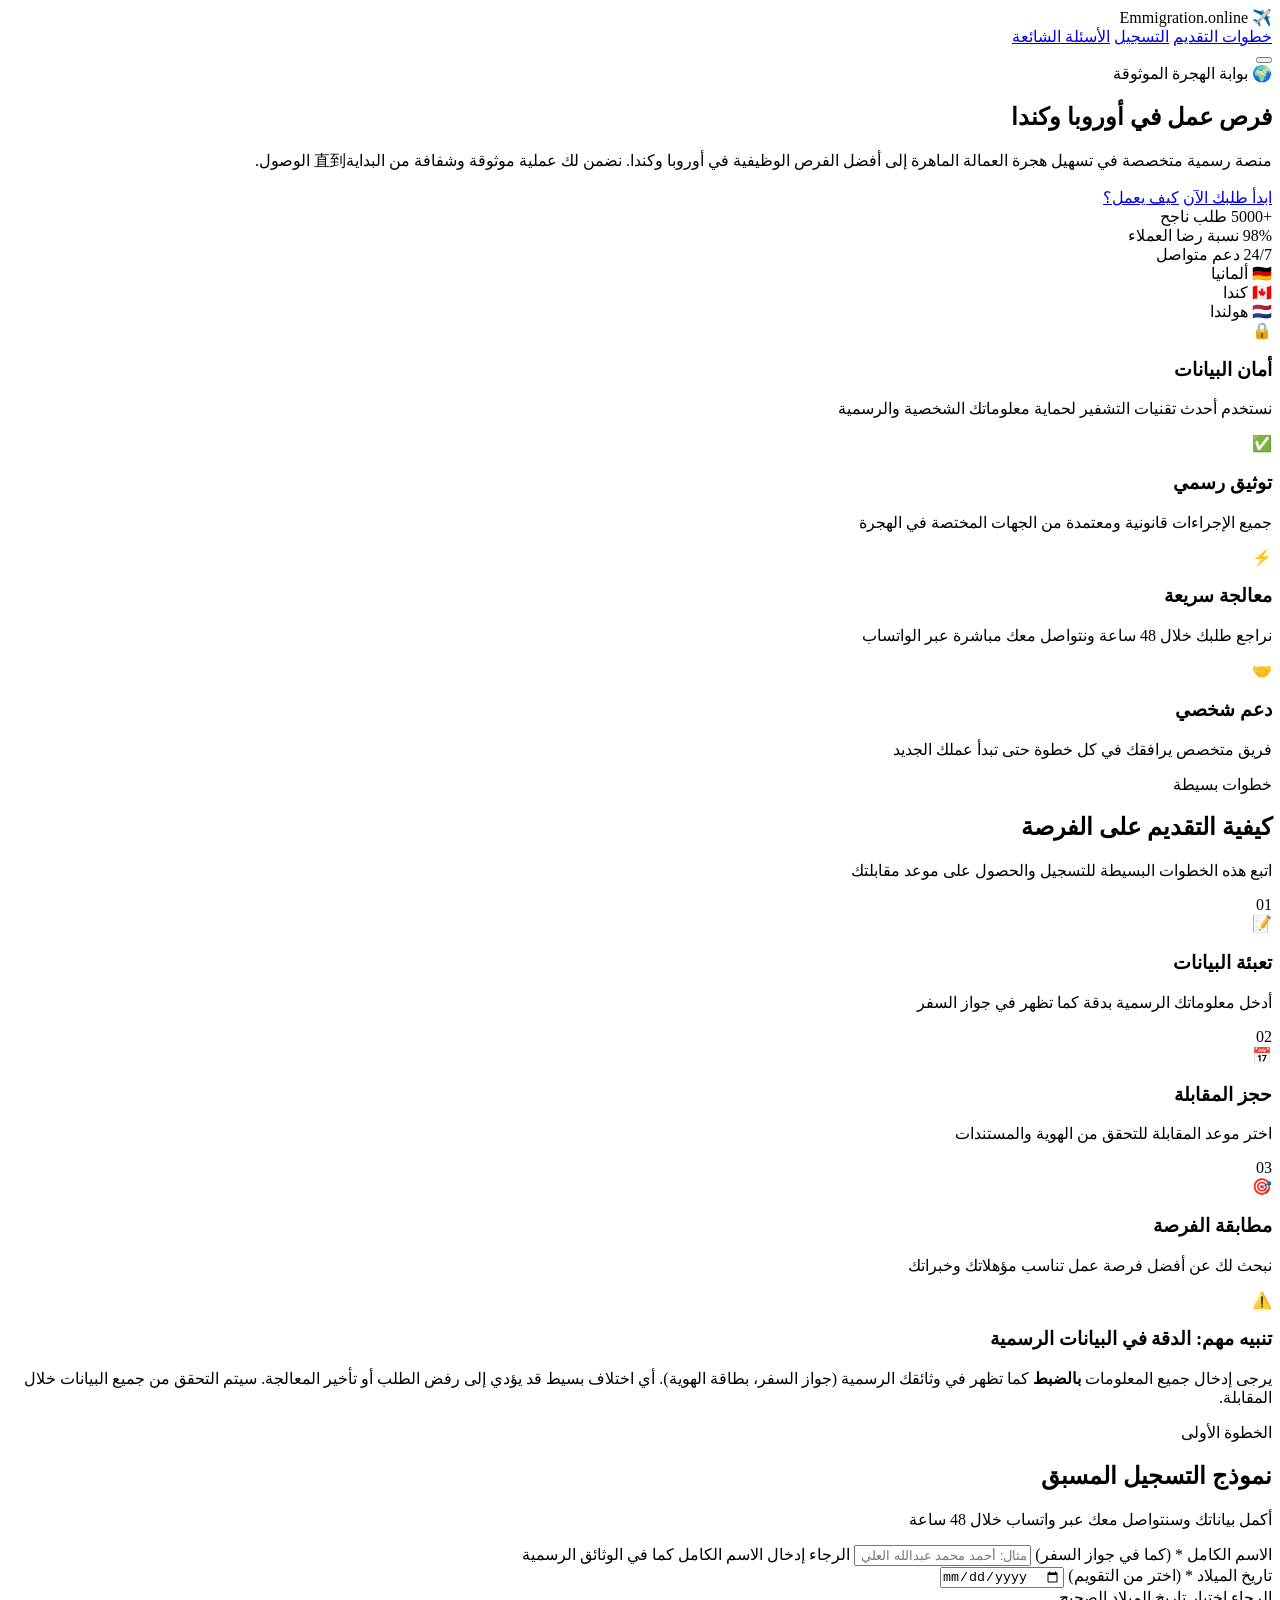
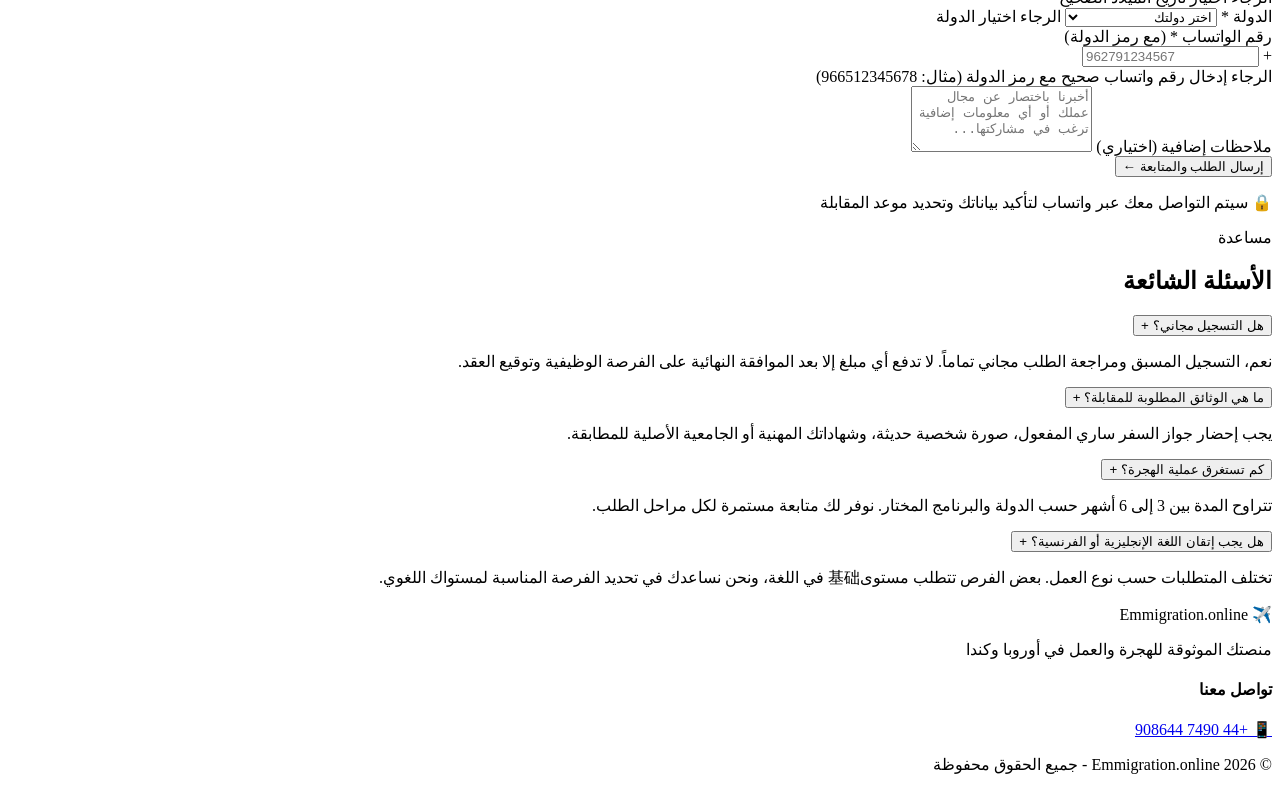
==== index.html @ 9304b8ae "Create index.html" ====
<!DOCTYPE html>
<html lang="ar" dir="rtl">
<head>
    <meta charset="UTF-8">
    <meta name="viewport" content="width=device-width, initial-scale=1.0">
    <title>Emmigration.online | فرص عمل في أوروبا وكندا</title>
    <meta name="description" content="سجل للحصول على فرص عمل في أوروبا وكندا - منصة موثوقة للهجرة والتوظيف">
    
    <!-- Google Fonts: Tajawal for elegant Arabic typography -->
    <link rel="preconnect" href="https://fonts.googleapis.com">
    <link rel="preconnect" href="https://fonts.gstatic.com" crossorigin>
    <link href="https://fonts.googleapis.com/css2?family=Tajawal:wght@300;400;500;700;800&display=swap" rel="stylesheet">
    
    <link rel="stylesheet" href="style.css">
</head>
<body>
    <!-- Header -->
    <header class="header">
        <div class="container">
            <nav class="nav">
                <div class="logo">
                    <span class="logo-icon">✈️</span>
                    <span class="logo-text">Emmigration.online</span>
                </div>
                <div class="nav-links">
                    <a href="#process" class="nav-link">خطوات التقديم</a>
                    <a href="#form" class="nav-link">التسجيل</a>
                    <a href="#faq" class="nav-link">الأسئلة الشائعة</a>
                </div>
                <button class="mobile-menu-btn" aria-label="القائمة">
                    <span></span>
                    <span></span>
                    <span></span>
                </button>
            </nav>
        </div>
    </header>

    <!-- Hero Section -->
    <section class="hero">
        <div class="container">
            <div class="hero-content">
                <div class="hero-badge reveal">
                    <span class="badge-icon">🌍</span>
                    <span>بوابة الهجرة الموثوقة</span>
                </div>
                <h1 class="hero-title reveal">
                    فرص عمل في أوروبا وكندا
                </h1>
                <p class="hero-subtitle reveal">
                    منصة رسمية متخصصة في تسهيل هجرة العمالة الماهرة إلى أفضل الفرص الوظيفية في أوروبا وكندا. نضمن لك عملية موثوقة وشفافة من البداية直到 الوصول.
                </p>
                <div class="hero-cta reveal">
                    <a href="#form" class="btn btn-primary">ابدأ طلبك الآن</a>
                    <a href="#process" class="btn btn-secondary">كيف يعمل؟</a>
                </div>
                <div class="hero-trust reveal">
                    <div class="trust-item">
                        <span class="trust-number">+5000</span>
                        <span class="trust-label">طلب ناجح</span>
                    </div>
                    <div class="trust-item">
                        <span class="trust-number">98%</span>
                        <span class="trust-label">نسبة رضا العملاء</span>
                    </div>
                    <div class="trust-item">
                        <span class="trust-number">24/7</span>
                        <span class="trust-label">دعم متواصل</span>
                    </div>
                </div>
            </div>
            <div class="hero-visual reveal">
                <div class="visual-card">
                    <div class="card-glow"></div>
                    <div class="stats-float">
                        <div class="stat-item">
                            <span class="stat-flag">🇩🇪</span>
                            <span class="stat-text">ألمانيا</span>
                        </div>
                        <div class="stat-item">
                            <span class="stat-flag">🇨🇦</span>
                            <span class="stat-text">كندا</span>
                        </div>
                        <div class="stat-item">
                            <span class="stat-flag">🇳🇱</span>
                            <span class="stat-text">هولندا</span>
                        </div>
                    </div>
                </div>
            </div>
        </div>
        <div class="hero-bg-pattern"></div>
    </section>

    <!-- Trust Indicators -->
    <section class="trust-section">
        <div class="container">
            <div class="trust-grid">
                <div class="trust-card reveal">
                    <div class="trust-icon">🔒</div>
                    <h3>أمان البيانات</h3>
                    <p>نستخدم أحدث تقنيات التشفير لحماية معلوماتك الشخصية والرسمية</p>
                </div>
                <div class="trust-card reveal">
                    <div class="trust-icon">✅</div>
                    <h3>توثيق رسمي</h3>
                    <p>جميع الإجراءات قانونية ومعتمدة من الجهات المختصة في الهجرة</p>
                </div>
                <div class="trust-card reveal">
                    <div class="trust-icon">⚡</div>
                    <h3>معالجة سريعة</h3>
                    <p>نراجع طلبك خلال 48 ساعة ونتواصل معك مباشرة عبر الواتساب</p>
                </div>
                <div class="trust-card reveal">
                    <div class="trust-icon">🤝</div>
                    <h3>دعم شخصي</h3>
                    <p>فريق متخصص يرافقك في كل خطوة حتى تبدأ عملك الجديد</p>
                </div>
            </div>
        </div>
    </section>

    <!-- Process Steps -->
    <section id="process" class="process-section">
        <div class="container">
            <div class="section-header reveal">
                <span class="section-badge">خطوات بسيطة</span>
                <h2 class="section-title">كيفية التقديم على الفرصة</h2>
                <p class="section-subtitle">اتبع هذه الخطوات البسيطة للتسجيل والحصول على موعد مقابلتك</p>
            </div>
            
            <div class="process-timeline">
                <div class="timeline-line"></div>
                
                <div class="process-step reveal" data-step="1">
                    <div class="step-number">01</div>
                    <div class="step-content">
                        <div class="step-icon">📝</div>
                        <h3>تعبئة البيانات</h3>
                        <p>أدخل معلوماتك الرسمية بدقة كما تظهر في جواز السفر</p>
                    </div>
                </div>
                
                <div class="process-step reveal" data-step="2">
                    <div class="step-number">02</div>
                    <div class="step-content">
                        <div class="step-icon">📅</div>
                        <h3>حجز المقابلة</h3>
                        <p>اختر موعد المقابلة للتحقق من الهوية والمستندات</p>
                    </div>
                </div>
                
                <div class="process-step reveal" data-step="3">
                    <div class="step-number">03</div>
                    <div class="step-content">
                        <div class="step-icon">🎯</div>
                        <h3>مطابقة الفرصة</h3>
                        <p>نبحث لك عن أفضل فرصة عمل تناسب مؤهلاتك وخبراتك</p>
                    </div>
                </div>
            </div>
        </div>
    </section>

    <!-- Important Notice -->
    <section class="notice-section">
        <div class="container">
            <div class="notice-box reveal">
                <div class="notice-icon">⚠️</div>
                <div class="notice-content">
                    <h3>تنبيه مهم: الدقة في البيانات الرسمية</h3>
                    <p>يرجى إدخال جميع المعلومات <strong>بالضبط</strong> كما تظهر في وثائقك الرسمية (جواز السفر، بطاقة الهوية). أي اختلاف بسيط قد يؤدي إلى رفض الطلب أو تأخير المعالجة. سيتم التحقق من جميع البيانات خلال المقابلة.</p>
                </div>
            </div>
        </div>
    </section>

    <!-- Registration Form -->
    <section id="form" class="form-section">
        <div class="container">
            <div class="form-wrapper reveal">
                <div class="form-header">
                    <span class="form-badge">الخطوة الأولى</span>
                    <h2 class="form-title">نموذج التسجيل المسبق</h2>
                    <p class="form-subtitle">أكمل بياناتك وسنتواصل معك عبر واتساب خلال 48 ساعة</p>
                </div>

                <form id="registrationForm" class="registration-form" novalidate>
                    <!-- Full Name -->
                    <div class="form-group">
                        <label for="fullName" class="form-label">
                            الاسم الكامل <span class="required">*</span>
                            <span class="label-hint">(كما في جواز السفر)</span>
                        </label>
                        <input 
                            type="text" 
                            id="fullName" 
                            name="fullName" 
                            class="form-input" 
                            placeholder="مثال: أحمد محمد عبدالله العلي"
                            required
                            minlength="3"
                        >
                        <span class="error-message" id="fullNameError">الرجاء إدخال الاسم الكامل كما في الوثائق الرسمية</span>
                    </div>

                    <!-- Birth Date -->
                    <div class="form-group">
                        <label for="birthDate" class="form-label">
                            تاريخ الميلاد <span class="required">*</span>
                            <span class="label-hint">(اختر من التقويم)</span>
                        </label>
                        <input 
                            type="date" 
                            id="birthDate" 
                            name="birthDate" 
                            class="form-input" 
                            required
                        >
                        <div class="date-display" id="dateDisplay"></div>
                        <span class="error-message" id="birthDateError">الرجاء اختيار تاريخ الميلاد الصحيح</span>
                    </div>

                    <!-- Country -->
                    <div class="form-group">
                        <label for="country" class="form-label">
                            الدولة <span class="required">*</span>
                        </label>
                        <select id="country" name="country" class="form-select" required>
                            <option value="" disabled selected>اختر دولتك</option>
                            <option value="الأردن">الأردن</option>
                            <option value="الإمارات">الإمارات العربية المتحدة</option>
                            <option value="البحرين">البحرين</option>
                            <option value="الجزائر">الجزائر</option>
                            <option value="السعودية">السعودية</option>
                            <option value="السودان">السودان</option>
                            <option value="الصومال">الصومال</option>
                            <option value="العراق">العراق</option>
                            <option value="الكويت">الكويت</option>
                            <option value="المغرب">المغرب</option>
                            <option value="اليمن">اليمن</option>
                            <option value="تونس">تونس</option>
                            <option value="جيبوتي">جيبوتي</option>
                            <option value="سوريا">سوريا</option>
                            <option value="عُمان">عُمان</option>
                            <option value="فلسطين">فلسطين</option>
                            <option value="قطر">قطر</option>
                            <option value="لبنان">لبنان</option>
                            <option value="ليبيا">ليبيا</option>
                            <option value="مصر">مصر</option>
                            <option value="موريتانيا">موريتانيا</option>
                            <option value="أخرى">دولة أخرى</option>
                        </select>
                        <span class="error-message" id="countryError">الرجاء اختيار الدولة</span>
                    </div>

                    <!-- WhatsApp -->
                    <div class="form-group">
                        <label for="whatsapp" class="form-label">
                            رقم الواتساب <span class="required">*</span>
                            <span class="label-hint">(مع رمز الدولة)</span>
                        </label>
                        <div class="input-wrapper">
                            <span class="input-prefix">+</span>
                            <input 
                                type="tel" 
                                id="whatsapp" 
                                name="whatsapp" 
                                class="form-input with-prefix" 
                                placeholder="962791234567"
                                required
                                pattern="[0-9]{10,15}"
                            >
                        </div>
                        <span class="error-message" id="whatsappError">الرجاء إدخال رقم واتساب صحيح مع رمز الدولة (مثال: 966512345678)</span>
                    </div>

                    <!-- Message -->
                    <div class="form-group">
                        <label for="message" class="form-label">
                            ملاحظات إضافية <span class="optional">(اختياري)</span>
                        </label>
                        <textarea 
                            id="message" 
                            name="message" 
                            class="form-textarea" 
                            rows="4" 
                            placeholder="أخبرنا باختصار عن مجال عملك أو أي معلومات إضافية ترغب في مشاركتها..."
                        ></textarea>
                    </div>

                    <!-- Submit Button -->
                    <button type="submit" class="btn btn-submit" id="submitBtn">
                        <span class="btn-text">إرسال الطلب والمتابعة</span>
                        <span class="btn-loader"></span>
                        <span class="btn-icon">←</span>
                    </button>

                    <p class="form-note">
                        🔒 سيتم التواصل معك عبر واتساب لتأكيد بياناتك وتحديد موعد المقابلة
                    </p>
                </form>
            </div>
        </div>
    </section>

    <!-- FAQ Section -->
    <section id="faq" class="faq-section">
        <div class="container">
            <div class="section-header reveal">
                <span class="section-badge">مساعدة</span>
                <h2 class="section-title">الأسئلة الشائعة</h2>
            </div>
            
            <div class="faq-grid">
                <div class="faq-item reveal">
                    <button class="faq-question">
                        <span>هل التسجيل مجاني؟</span>
                        <span class="faq-icon">+</span>
                    </button>
                    <div class="faq-answer">
                        <p>نعم، التسجيل المسبق ومراجعة الطلب مجاني تماماً. لا تدفع أي مبلغ إلا بعد الموافقة النهائية على الفرصة الوظيفية وتوقيع العقد.</p>
                    </div>
                </div>
                
                <div class="faq-item reveal">
                    <button class="faq-question">
                        <span>ما هي الوثائق المطلوبة للمقابلة؟</span>
                        <span class="faq-icon">+</span>
                    </button>
                    <div class="faq-answer">
                        <p>يجب إحضار جواز السفر ساري المفعول، صورة شخصية حديثة، وشهاداتك المهنية أو الجامعية الأصلية للمطابقة.</p>
                    </div>
                </div>
                
                <div class="faq-item reveal">
                    <button class="faq-question">
                        <span>كم تستغرق عملية الهجرة؟</span>
                        <span class="faq-icon">+</span>
                    </button>
                    <div class="faq-answer">
                        <p>تتراوح المدة بين 3 إلى 6 أشهر حسب الدولة والبرنامج المختار. نوفر لك متابعة مستمرة لكل مراحل الطلب.</p>
                    </div>
                </div>
                
                <div class="faq-item reveal">
                    <button class="faq-question">
                        <span>هل يجب إتقان اللغة الإنجليزية أو الفرنسية؟</span>
                        <span class="faq-icon">+</span>
                    </button>
                    <div class="faq-answer">
                        <p>تختلف المتطلبات حسب نوع العمل. بعض الفرص تتطلب مستوى基础 في اللغة، ونحن نساعدك في تحديد الفرصة المناسبة لمستواك اللغوي.</p>
                    </div>
                </div>
            </div>
        </div>
    </section>

    <!-- Footer -->
    <footer class="footer">
        <div class="container">
            <div class="footer-content">
                <div class="footer-brand">
                    <div class="logo">
                        <span class="logo-icon">✈️</span>
                        <span class="logo-text">Emmigration.online</span>
                    </div>
                    <p>منصتك الموثوقة للهجرة والعمل في أوروبا وكندا</p>
                </div>
                <div class="footer-contact">
                    <h4>تواصل معنا</h4>
                    <a href="https://wa.me/447490908644" class="whatsapp-link" target="_blank">
                        <span>📱</span>
                        <span>+44 7490 908644</span>
                    </a>
                </div>
            </div>
            <div class="footer-bottom">
                <p>© 2026 Emmigration.online - جميع الحقوق محفوظة</p>
            </div>
        </div>
    </footer>

    <script src="script.js"></script>
</body>
</html>
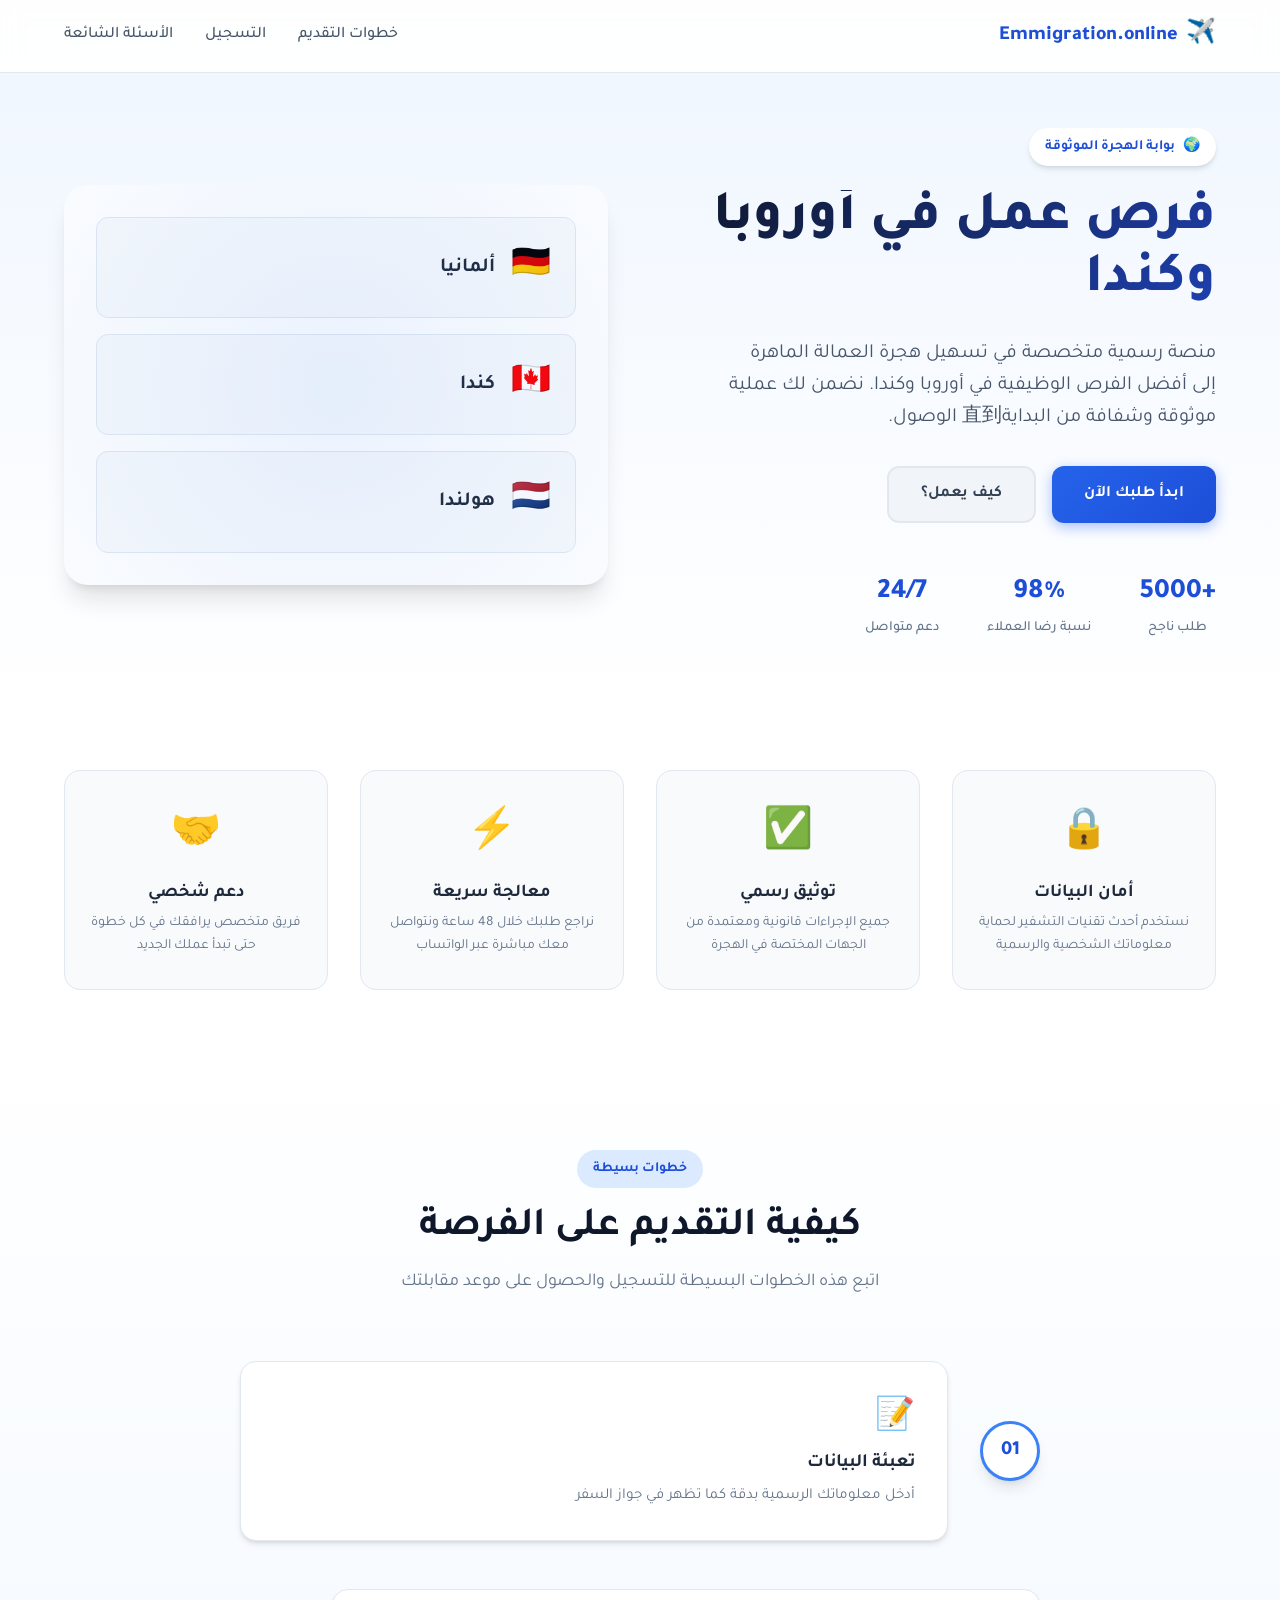
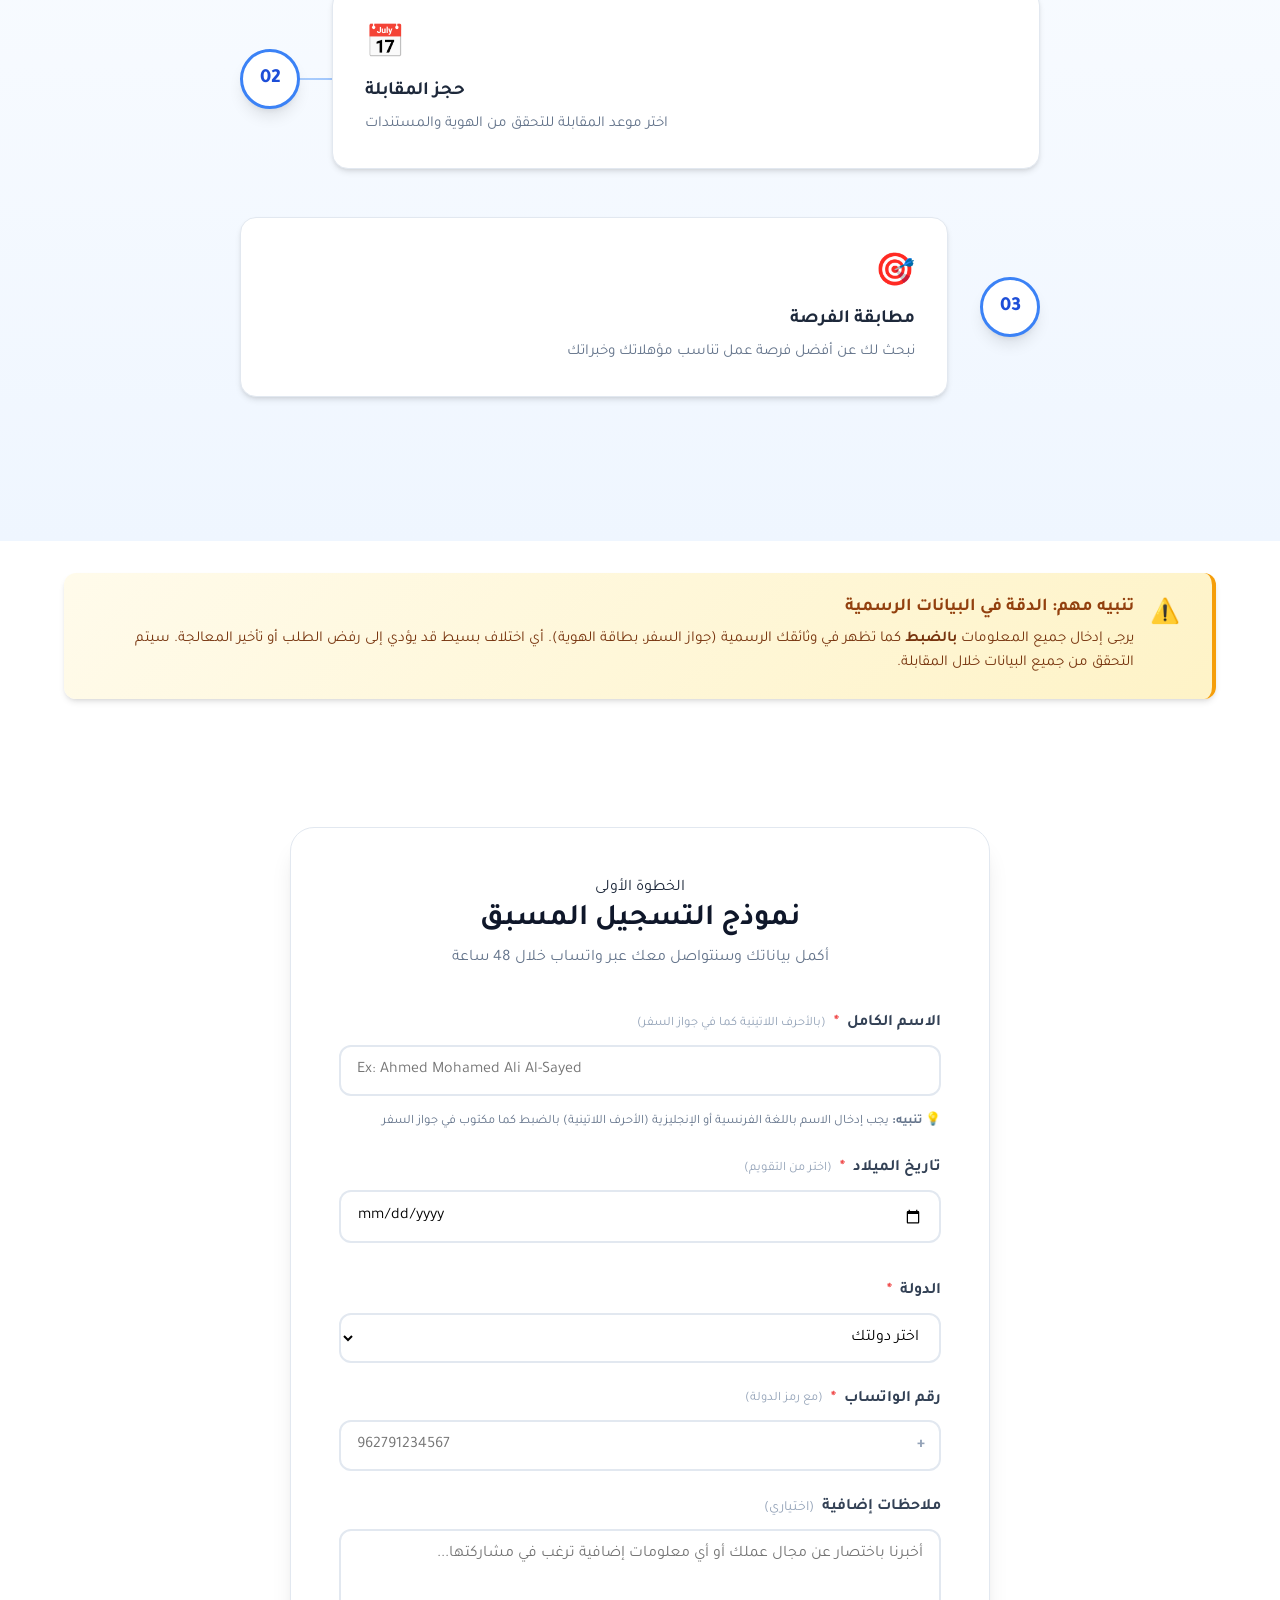
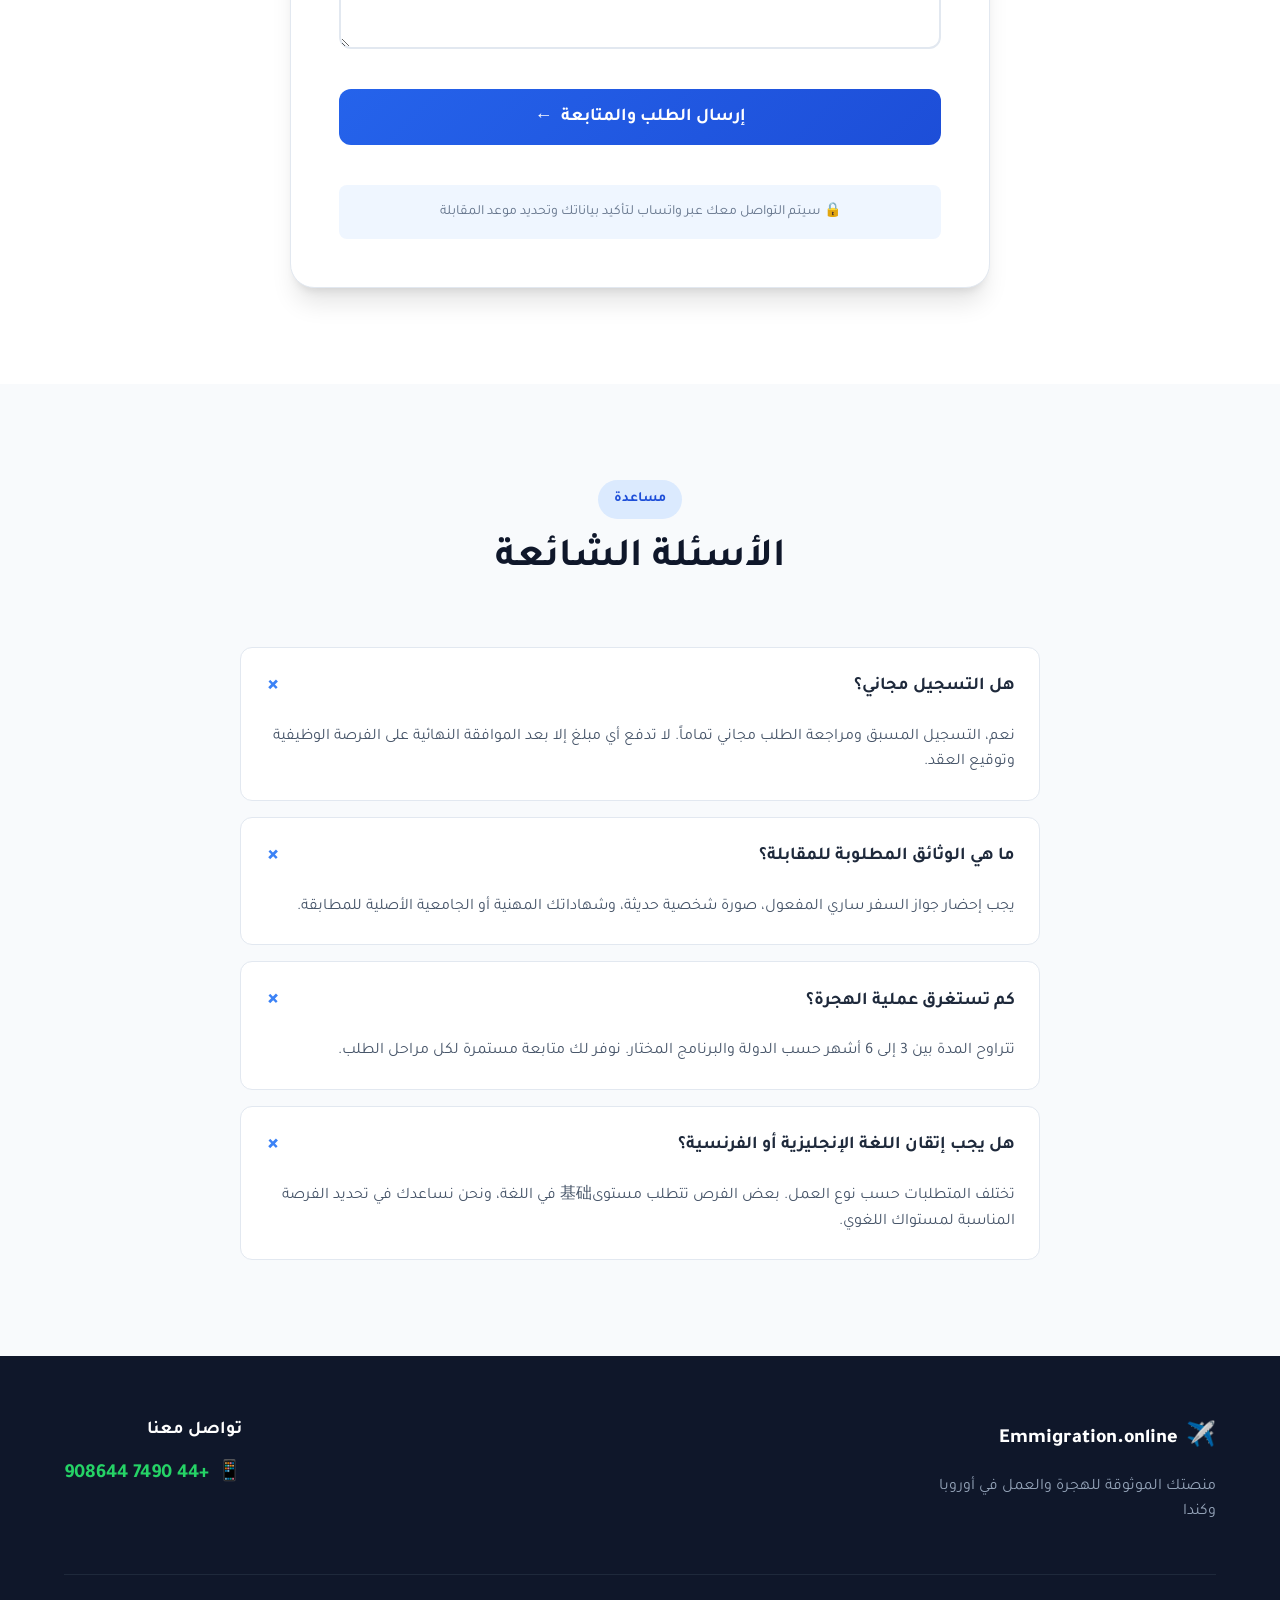
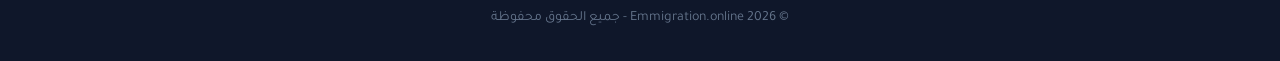
==== commit 1e6377d4: "Update index.html" ====
--- a/index.html
+++ b/index.html
@@ -186,23 +186,31 @@
                 </div>
 
                 <form id="registrationForm" class="registration-form" novalidate>
-                    <!-- Full Name -->
-                    <div class="form-group">
-                        <label for="fullName" class="form-label">
-                            الاسم الكامل <span class="required">*</span>
-                            <span class="label-hint">(كما في جواز السفر)</span>
-                        </label>
-                        <input 
-                            type="text" 
-                            id="fullName" 
-                            name="fullName" 
-                            class="form-input" 
-                            placeholder="مثال: أحمد محمد عبدالله العلي"
-                            required
-                            minlength="3"
-                        >
-                        <span class="error-message" id="fullNameError">الرجاء إدخال الاسم الكامل كما في الوثائق الرسمية</span>
-                    </div>
+                    <!-- Full Name - French Format -->
+<div class="form-group">
+    <label for="fullName" class="form-label">
+        الاسم الكامل <span class="required">*</span>
+        <span class="label-hint">(بالأحرف اللاتينية كما في جواز السفر)</span>
+    </label>
+    <input 
+        type="text" 
+        id="fullName" 
+        name="fullName" 
+        class="form-input" 
+        placeholder="Ex: Ahmed Mohamed Ali Al-Sayed"
+        required
+        minlength="3"
+        pattern="[A-Za-z\s\-\.'()]+"
+        dir="ltr"
+        style="text-align: left;"
+    >
+    <span class="error-message" id="fullNameError">
+        الرجاء إدخال الاسم بالأحرف اللاتينية (Français) كما في جواز السفر الدولي
+    </span>
+    <p class="field-note" style="font-size: 0.8rem; color: var(--secondary-500); margin-top: 0.5rem;">
+        💡 <strong>تنبيه:</strong> يجب إدخال الاسم باللغة الفرنسية أو الإنجليزية (الأحرف اللاتينية) بالضبط كما مكتوب في جواز السفر
+    </p>
+</div>
 
                     <!-- Birth Date -->
                     <div class="form-group">
--- a/style.css
+++ b/style.css
@@ -0,0 +1,1469 @@
+/* ==========================================
+   Emmigration.online - Premium RTL Styles
+   ========================================== */
+
+:root {
+    /* Colors - Premium Trust Palette */
+    --primary-50: #eff6ff;
+    --primary-100: #dbeafe;
+    --primary-200: #bfdbfe;
+    --primary-500: #3b82f6;
+    --primary-600: #2563eb;
+    --primary-700: #1d4ed8;
+    --primary-800: #1e40af;
+    --primary-900: #1e3a8a;
+    
+    --secondary-50: #f8fafc;
+    --secondary-100: #f1f5f9;
+    --secondary-200: #e2e8f0;
+    --secondary-300: #cbd5e1;
+    --secondary-400: #94a3b8;
+    --secondary-500: #64748b;
+    --secondary-600: #475569;
+    --secondary-700: #334155;
+    --secondary-800: #1e293b;
+    --secondary-900: #0f172a;
+    
+    --success-500: #10b981;
+    --success-600: #059669;
+    --warning-500: #f59e0b;
+    --error-500: #ef4444;
+    --error-600: #dc2626;
+    
+    --whatsapp: #25d366;
+    --whatsapp-dark: #128c7e;
+    
+    /* Typography */
+    --font-primary: 'Tajawal', -apple-system, BlinkMacSystemFont, sans-serif;
+    
+    /* Spacing */
+    --section-padding: 6rem;
+    --container-max: 1200px;
+    
+    /* Shadows */
+    --shadow-sm: 0 1px 2px 0 rgb(0 0 0 / 0.05);
+    --shadow-md: 0 4px 6px -1px rgb(0 0 0 / 0.1), 0 2px 4px -2px rgb(0 0 0 / 0.1);
+    --shadow-lg: 0 10px 15px -3px rgb(0 0 0 / 0.1), 0 4px 6px -4px rgb(0 0 0 / 0.1);
+    --shadow-xl: 0 20px 25px -5px rgb(0 0 0 / 0.1), 0 8px 10px -6px rgb(0 0 0 / 0.1);
+    --shadow-glow: 0 0 40px -10px var(--primary-500);
+    
+    /* Borders */
+    --radius-sm: 0.375rem;
+    --radius-md: 0.5rem;
+    --radius-lg: 0.75rem;
+    --radius-xl: 1rem;
+    --radius-2xl: 1.5rem;
+    
+    /* Transitions */
+    --transition-fast: 0.15s ease;
+    --transition-base: 0.3s ease;
+    --transition-slow: 0.5s ease;
+}
+
+/* Reset & Base */
+*, *::before, *::after {
+    box-sizing: border-box;
+    margin: 0;
+    padding: 0;
+}
+
+html {
+    scroll-behavior: smooth;
+    font-size: 16px;
+}
+
+body {
+    font-family: var(--font-primary);
+    background-color: #ffffff;
+    color: var(--secondary-800);
+    line-height: 1.6;
+    overflow-x: hidden;
+    text-align: right;
+}
+
+/* RTL Specific Adjustments */
+[dir="rtl"] {
+    text-align: right;
+}
+
+.container {
+    max-width: var(--container-max);
+    margin: 0 auto;
+    padding: 0 1.5rem;
+}
+
+/* Typography */
+h1, h2, h3, h4 {
+    font-weight: 700;
+    line-height: 1.2;
+    color: var(--secondary-900);
+}
+
+/* Buttons */
+.btn {
+    display: inline-flex;
+    align-items: center;
+    justify-content: center;
+    gap: 0.5rem;
+    padding: 0.875rem 2rem;
+    font-family: inherit;
+    font-size: 1rem;
+    font-weight: 600;
+    border: none;
+    border-radius: var(--radius-lg);
+    cursor: pointer;
+    transition: all var(--transition-base);
+    text-decoration: none;
+    position: relative;
+    overflow: hidden;
+}
+
+.btn-primary {
+    background: linear-gradient(135deg, var(--primary-600), var(--primary-700));
+    color: white;
+    box-shadow: 0 4px 14px 0 rgba(37, 99, 235, 0.39);
+}
+
+.btn-primary:hover {
+    transform: translateY(-2px);
+    box-shadow: 0 6px 20px rgba(37, 99, 235, 0.23);
+    background: linear-gradient(135deg, var(--primary-700), var(--primary-800));
+}
+
+.btn-secondary {
+    background: var(--secondary-100);
+    color: var(--secondary-700);
+    border: 2px solid var(--secondary-200);
+}
+
+.btn-secondary:hover {
+    background: var(--secondary-200);
+    border-color: var(--secondary-300);
+}
+
+.btn-whatsapp {
+    background: linear-gradient(135deg, var(--whatsapp), var(--whatsapp-dark));
+    color: white;
+    box-shadow: 0 4px 14px 0 rgba(37, 211, 102, 0.39);
+}
+
+.btn-whatsapp:hover {
+    transform: translateY(-2px);
+    box-shadow: 0 6px 20px rgba(37, 211, 102, 0.3);
+}
+
+.btn-submit {
+    width: 100%;
+    background: linear-gradient(135deg, var(--primary-600), var(--primary-700));
+    color: white;
+    font-size: 1.125rem;
+    padding: 1rem 2rem;
+    margin-top: 1rem;
+}
+
+.btn-submit:hover:not(:disabled) {
+    transform: translateY(-2px);
+    box-shadow: var(--shadow-lg);
+}
+
+.btn-submit:disabled {
+    opacity: 0.7;
+    cursor: not-allowed;
+}
+
+.btn-loader {
+    display: none;
+    width: 20px;
+    height: 20px;
+    border: 3px solid rgba(255,255,255,0.3);
+    border-radius: 50%;
+    border-top-color: white;
+    animation: spin 1s ease-in-out infinite;
+}
+
+.btn.loading .btn-text,
+.btn.loading .btn-icon {
+    opacity: 0;
+}
+
+.btn.loading .btn-loader {
+    display: block;
+    position: absolute;
+}
+
+@keyframes spin {
+    to { transform: rotate(360deg); }
+}
+
+/* Header */
+.header {
+    position: fixed;
+    top: 0;
+    right: 0;
+    left: 0;
+    z-index: 1000;
+    background: rgba(255, 255, 255, 0.9);
+    backdrop-filter: blur(10px);
+    border-bottom: 1px solid var(--secondary-200);
+    transition: all var(--transition-base);
+}
+
+.nav {
+    display: flex;
+    align-items: center;
+    justify-content: space-between;
+    height: 4.5rem;
+}
+
+.logo {
+    display: flex;
+    align-items: center;
+    gap: 0.5rem;
+    font-weight: 800;
+    font-size: 1.25rem;
+    color: var(--primary-700);
+    text-decoration: none;
+}
+
+.logo-icon {
+    font-size: 1.5rem;
+}
+
+.nav-links {
+    display: flex;
+    gap: 2rem;
+}
+
+.nav-link {
+    color: var(--secondary-600);
+    text-decoration: none;
+    font-weight: 500;
+    transition: color var(--transition-fast);
+    position: relative;
+}
+
+.nav-link:hover {
+    color: var(--primary-600);
+}
+
+.nav-link::after {
+    content: '';
+    position: absolute;
+    bottom: -4px;
+    right: 0;
+    width: 0;
+    height: 2px;
+    background: var(--primary-600);
+    transition: width var(--transition-base);
+}
+
+.nav-link:hover::after {
+    width: 100%;
+}
+
+.mobile-menu-btn {
+    display: none;
+    flex-direction: column;
+    gap: 4px;
+    background: none;
+    border: none;
+    cursor: pointer;
+    padding: 0.5rem;
+}
+
+.mobile-menu-btn span {
+    display: block;
+    width: 25px;
+    height: 2px;
+    background: var(--secondary-700);
+    transition: 0.3s;
+}
+
+/* Hero Section */
+.hero {
+    padding: 8rem 0 4rem;
+    position: relative;
+    overflow: hidden;
+    background: linear-gradient(180deg, var(--primary-50) 0%, #ffffff 100%);
+}
+
+.hero .container {
+    display: grid;
+    grid-template-columns: 1fr 1fr;
+    gap: 4rem;
+    align-items: center;
+}
+
+.hero-badge {
+    display: inline-flex;
+    align-items: center;
+    gap: 0.5rem;
+    background: white;
+    padding: 0.5rem 1rem;
+    border-radius: 50px;
+    box-shadow: var(--shadow-md);
+    font-weight: 600;
+    color: var(--primary-700);
+    margin-bottom: 1.5rem;
+    font-size: 0.875rem;
+}
+
+.hero-title {
+    font-size: 3.5rem;
+    font-weight: 800;
+    color: var(--secondary-900);
+    margin-bottom: 1.5rem;
+    line-height: 1.1;
+    background: linear-gradient(135deg, var(--secondary-900), var(--primary-800));
+    -webkit-background-clip: text;
+    -webkit-text-fill-color: transparent;
+    background-clip: text;
+}
+
+.hero-subtitle {
+    font-size: 1.25rem;
+    color: var(--secondary-600);
+    margin-bottom: 2rem;
+    max-width: 90%;
+}
+
+.hero-cta {
+    display: flex;
+    gap: 1rem;
+    margin-bottom: 3rem;
+}
+
+.hero-trust {
+    display: flex;
+    gap: 3rem;
+}
+
+.trust-item {
+    text-align: center;
+}
+
+.trust-number {
+    display: block;
+    font-size: 1.75rem;
+    font-weight: 800;
+    color: var(--primary-700);
+}
+
+.trust-label {
+    font-size: 0.875rem;
+    color: var(--secondary-500);
+    font-weight: 500;
+}
+
+.hero-visual {
+    position: relative;
+}
+
+.visual-card {
+    background: white;
+    border-radius: var(--radius-2xl);
+    padding: 2rem;
+    box-shadow: var(--shadow-xl);
+    position: relative;
+    overflow: hidden;
+    height: 400px;
+    display: flex;
+    align-items: center;
+    justify-content: center;
+}
+
+.card-glow {
+    position: absolute;
+    top: -50%;
+    right: -50%;
+    width: 200%;
+    height: 200%;
+    background: radial-gradient(circle, rgba(59,130,246,0.1) 0%, transparent 70%);
+    animation: pulse 4s ease-in-out infinite;
+}
+
+@keyframes pulse {
+    0%, 100% { transform: scale(1); opacity: 0.5; }
+    50% { transform: scale(1.1); opacity: 0.8; }
+}
+
+.stats-float {
+    display: flex;
+    flex-direction: column;
+    gap: 1rem;
+    width: 100%;
+}
+
+.stat-item {
+    background: var(--secondary-50);
+    padding: 1.5rem;
+    border-radius: var(--radius-lg);
+    display: flex;
+    align-items: center;
+    gap: 1rem;
+    border: 1px solid var(--secondary-200);
+    transition: transform var(--transition-base);
+}
+
+.stat-item:hover {
+    transform: translateX(-5px);
+    border-color: var(--primary-200);
+}
+
+.stat-flag {
+    font-size: 2rem;
+}
+
+.stat-text {
+    font-weight: 700;
+    color: var(--secondary-800);
+    font-size: 1.25rem;
+}
+
+/* Trust Section */
+.trust-section {
+    padding: 4rem 0;
+    background: white;
+}
+
+.trust-grid {
+    display: grid;
+    grid-template-columns: repeat(4, 1fr);
+    gap: 2rem;
+}
+
+.trust-card {
+    text-align: center;
+    padding: 2rem 1.5rem;
+    border-radius: var(--radius-xl);
+    background: var(--secondary-50);
+    border: 1px solid var(--secondary-200);
+    transition: all var(--transition-base);
+}
+
+.trust-card:hover {
+    transform: translateY(-5px);
+    box-shadow: var(--shadow-lg);
+    border-color: var(--primary-200);
+}
+
+.trust-icon {
+    font-size: 2.5rem;
+    margin-bottom: 1rem;
+    display: block;
+}
+
+.trust-card h3 {
+    font-size: 1.125rem;
+    margin-bottom: 0.5rem;
+    color: var(--secondary-800);
+}
+
+.trust-card p {
+    font-size: 0.875rem;
+    color: var(--secondary-500);
+    line-height: 1.6;
+}
+
+/* Process Section */
+.process-section {
+    padding: var(--section-padding) 0;
+    background: linear-gradient(180deg, #ffffff 0%, var(--primary-50) 100%);
+}
+
+.section-header {
+    text-align: center;
+    margin-bottom: 4rem;
+}
+
+.section-badge {
+    display: inline-block;
+    background: var(--primary-100);
+    color: var(--primary-700);
+    padding: 0.5rem 1rem;
+    border-radius: 50px;
+    font-weight: 600;
+    font-size: 0.875rem;
+    margin-bottom: 1rem;
+}
+
+.section-title {
+    font-size: 2.5rem;
+    margin-bottom: 1rem;
+    color: var(--secondary-900);
+}
+
+.section-subtitle {
+    font-size: 1.125rem;
+    color: var(--secondary-500);
+    max-width: 600px;
+    margin: 0 auto;
+}
+
+.process-timeline {
+    max-width: 800px;
+    margin: 0 auto;
+    position: relative;
+}
+
+.timeline-line {
+    position: absolute;
+    top: 50%;
+    right: 0;
+    left: 0;
+    height: 2px;
+    background: linear-gradient(90deg, var(--primary-200), var(--primary-500), var(--primary-200));
+    transform: translateY(-50%);
+    z-index: 0;
+}
+
+.process-step {
+    display: flex;
+    align-items: center;
+    gap: 2rem;
+    margin-bottom: 3rem;
+    position: relative;
+    z-index: 1;
+}
+
+.process-step[data-step="2"] {
+    flex-direction: row-reverse;
+    text-align: left;
+}
+
+.step-number {
+    width: 60px;
+    height: 60px;
+    background: white;
+    border: 3px solid var(--primary-500);
+    border-radius: 50%;
+    display: flex;
+    align-items: center;
+    justify-content: center;
+    font-weight: 800;
+    font-size: 1.25rem;
+    color: var(--primary-700);
+    box-shadow: var(--shadow-lg);
+    flex-shrink: 0;
+}
+
+.step-content {
+    background: white;
+    padding: 2rem;
+    border-radius: var(--radius-xl);
+    box-shadow: var(--shadow-md);
+    flex: 1;
+    border: 1px solid var(--secondary-200);
+}
+
+.step-icon {
+    font-size: 2rem;
+    margin-bottom: 0.5rem;
+    display: block;
+}
+
+.step-content h3 {
+    margin-bottom: 0.5rem;
+    color: var(--secondary-800);
+}
+
+.step-content p {
+    color: var(--secondary-500);
+    font-size: 0.95rem;
+}
+
+/* Notice Section */
+.notice-section {
+    padding: 2rem 0;
+}
+
+.notice-box {
+    background: linear-gradient(135deg, #fffbeb 0%, #fef3c7 100%);
+    border-right: 4px solid var(--warning-500);
+    border-radius: var(--radius-lg);
+    padding: 1.5rem 2rem;
+    display: flex;
+    gap: 1rem;
+    align-items: flex-start;
+    box-shadow: var(--shadow-md);
+}
+
+.notice-icon {
+    font-size: 1.5rem;
+    flex-shrink: 0;
+}
+
+.notice-content h3 {
+    color: #92400e;
+    margin-bottom: 0.5rem;
+    font-size: 1.125rem;
+}
+
+.notice-content p {
+    color: #78350f;
+    font-size: 0.95rem;
+    line-height: 1.6;
+}
+
+/* Form Section */
+.form-section {
+    padding: var(--section-padding) 0;
+    background: white;
+}
+
+.form-wrapper {
+    max-width: 700px;
+    margin: 0 auto;
+    background: white;
+    padding: 3rem;
+    border-radius: var(--radius-2xl);
+    box-shadow: var(--shadow-xl);
+    border: 1px solid var(--secondary-200);
+}
+
+.form-header {
+    text-align: center;
+    margin-bottom: 2.5rem;
+}
+
+.form-title {
+    font-size: 1.875rem;
+    margin-bottom: 0.5rem;
+}
+
+.form-subtitle {
+    color: var(--secondary-500);
+    font-size: 1rem;
+}
+
+.registration-form {
+    display: flex;
+    flex-direction: column;
+    gap: 1.5rem;
+}
+
+.form-group {
+    display: flex;
+    flex-direction: column;
+    gap: 0.5rem;
+}
+
+.form-label {
+    font-weight: 600;
+    color: var(--secondary-700);
+    display: flex;
+    align-items: center;
+    gap: 0.5rem;
+    flex-wrap: wrap;
+}
+
+.required {
+    color: var(--error-500);
+}
+
+.optional {
+    color: var(--secondary-400);
+    font-weight: 400;
+    font-size: 0.875rem;
+}
+
+.label-hint {
+    color: var(--secondary-400);
+    font-weight: 400;
+    font-size: 0.8rem;
+}
+
+.form-input,
+.form-select,
+.form-textarea {
+    padding: 0.875rem 1rem;
+    border: 2px solid var(--secondary-200);
+    border-radius: var(--radius-lg);
+    font-family: inherit;
+    font-size: 1rem;
+    transition: all var(--transition-fast);
+    background: white;
+    width: 100%;
+}
+
+.form-input:focus,
+.form-select:focus,
+.form-textarea:focus {
+    outline: none;
+    border-color: var(--primary-500);
+    box-shadow: 0 0 0 3px rgba(59, 130, 246, 0.1);
+}
+
+.form-input.error,
+.form-select.error {
+    border-color: var(--error-500);
+}
+
+.input-wrapper {
+    position: relative;
+    display: flex;
+    align-items: center;
+}
+
+.input-prefix {
+    position: absolute;
+    right: 1rem;
+    color: var(--secondary-400);
+    font-weight: 600;
+    pointer-events: none;
+}
+
+.form-input.with-prefix {
+    padding-right: 2.5rem;
+}
+
+.date-display {
+    font-size: 0.875rem;
+    color: var(--primary-600);
+    margin-top: 0.25rem;
+    font-weight: 500;
+}
+
+.error-message {
+    color: var(--error-600);
+    font-size: 0.875rem;
+    display: none;
+    align-items: center;
+    gap: 0.25rem;
+}
+
+.error-message::before {
+    content: '⚠️';
+}
+
+.form-group.has-error .error-message {
+    display: flex;
+}
+
+.form-textarea {
+    resize: vertical;
+    min-height: 120px;
+}
+
+.form-note {
+    text-align: center;
+    color: var(--secondary-500);
+    font-size: 0.875rem;
+    margin-top: 1rem;
+    padding: 1rem;
+    background: var(--primary-50);
+    border-radius: var(--radius-md);
+}
+
+/* FAQ Section */
+.faq-section {
+    padding: var(--section-padding) 0;
+    background: var(--secondary-50);
+}
+
+.faq-grid {
+    max-width: 800px;
+    margin: 0 auto;
+    display: flex;
+    flex-direction: column;
+    gap: 1rem;
+}
+
+.faq-item {
+    background: white;
+    border-radius: var(--radius-lg);
+    border: 1px solid var(--secondary-200);
+    overflow: hidden;
+    transition: all var(--transition-base);
+}
+
+.faq-item:hover {
+    box-shadow: var(--shadow-md);
+}
+
+.faq-question {
+    width: 100%;
+    padding: 1.5rem;
+    background: none;
+    border: none;
+    font-family: inherit;
+    font-size: 1.125rem;
+    font-weight: 600;
+    color: var(--secondary-800);
+    display: flex;
+    justify-content: space-between;
+    align-items: center;
+    cursor: pointer;
+    text-align: right;
+}
+
+.faq-icon {
+    font-size: 1.5rem;
+    color: var(--primary-500);
+    transition: transform var(--transition-base);
+}
+
+.faq-item.active .faq-icon {
+    transform: rotate(45deg);
+}
+
+.faq-answer {
+    max-height: 0;
+    overflow: hidden;
+    transition: max-height var(--transition-base);
+}
+
+.faq-item.active .faq-answer {
+    max-height: 200px;
+}
+
+.faq-answer p {
+    padding: 0 1.5rem 1.5rem;
+    color: var(--secondary-600);
+    line-height: 1.6;
+}
+
+/* Footer */
+.footer {
+    background: var(--secondary-900);
+    color: white;
+    padding: 4rem 0 2rem;
+}
+
+.footer-content {
+    display: flex;
+    justify-content: space-between;
+    align-items: flex-start;
+    margin-bottom: 3rem;
+}
+
+.footer-brand .logo {
+    color: white;
+    margin-bottom: 1rem;
+}
+
+.footer-brand p {
+    color: var(--secondary-400);
+    max-width: 300px;
+}
+
+.footer-contact h4 {
+    color: white;
+    margin-bottom: 1rem;
+    font-size: 1.125rem;
+}
+
+.whatsapp-link {
+    display: inline-flex;
+    align-items: center;
+    gap: 0.5rem;
+    color: var(--whatsapp);
+    text-decoration: none;
+    font-weight: 600;
+    font-size: 1.25rem;
+    transition: color var(--transition-fast);
+}
+
+.whatsapp-link:hover {
+    color: #34ebb1;
+}
+
+.footer-bottom {
+    border-top: 1px solid var(--secondary-800);
+    padding-top: 2rem;
+    text-align: center;
+    color: var(--secondary-500);
+    font-size: 0.875rem;
+}
+
+/* Progress Header (Interview Page) */
+.progress-header {
+    background: white;
+    border-bottom: 1px solid var(--secondary-200);
+    padding: 1.5rem 0;
+    position: sticky;
+    top: 0;
+    z-index: 100;
+}
+
+.progress-steps {
+    display: flex;
+    justify-content: center;
+    align-items: center;
+    gap: 0.5rem;
+}
+
+.progress-step {
+    display: flex;
+    flex-direction: column;
+    align-items: center;
+    gap: 0.5rem;
+}
+
+.step-dot {
+    width: 40px;
+    height: 40px;
+    border-radius: 50%;
+    display: flex;
+    align-items: center;
+    justify-content: center;
+    font-weight: 700;
+    font-size: 0.875rem;
+    background: var(--secondary-200);
+    color: var(--secondary-500);
+    border: 2px solid transparent;
+    transition: all var(--transition-base);
+}
+
+.progress-step.active .step-dot {
+    background: var(--primary-600);
+    color: white;
+    box-shadow: 0 0 0 4px var(--primary-100);
+}
+
+.progress-step.completed .step-dot {
+    background: var(--success-500);
+    color: white;
+}
+
+.step-label {
+    font-size: 0.875rem;
+    color: var(--secondary-500);
+    font-weight: 600;
+}
+
+.progress-step.active .step-label {
+    color: var(--primary-700);
+}
+
+.progress-line {
+    flex: 1;
+    max-width: 100px;
+    height: 2px;
+    background: var(--secondary-200);
+    margin: 0 0.5rem;
+    margin-bottom: 1.5rem;
+}
+
+.progress-line.active {
+    background: linear-gradient(90deg, var(--success-500), var(--primary-500));
+}
+
+/* Interview Page Styles */
+.page-interview {
+    background: var(--secondary-50);
+    min-height: 100vh;
+}
+
+.interview-main {
+    padding: 3rem 0;
+}
+
+.interview-wrapper {
+    max-width: 800px;
+    margin: 0 auto;
+    background: white;
+    padding: 3rem;
+    border-radius: var(--radius-2xl);
+    box-shadow: var(--shadow-xl);
+}
+
+.summary-box {
+    background: var(--primary-50);
+    border: 1px solid var(--primary-200);
+    border-radius: var(--radius-lg);
+    padding: 1.5rem;
+    margin: 2rem 0;
+}
+
+.summary-box h4 {
+    color: var(--primary-800);
+    margin-bottom: 1rem;
+    font-size: 1rem;
+}
+
+.summary-grid {
+    display: grid;
+    grid-template-columns: repeat(3, 1fr);
+    gap: 1rem;
+}
+
+.summary-item {
+    display: flex;
+    flex-direction: column;
+    gap: 0.25rem;
+}
+
+.summary-label {
+    font-size: 0.875rem;
+    color: var(--secondary-500);
+}
+
+.summary-value {
+    font-weight: 700;
+    color: var(--secondary-800);
+}
+
+.calendar-section {
+    margin: 2rem 0;
+}
+
+.calendar-grid {
+    display: grid;
+    grid-template-columns: repeat(7, 1fr);
+    gap: 0.5rem;
+    margin-top: 1rem;
+}
+
+.calendar-day {
+    aspect-ratio: 1;
+    display: flex;
+    flex-direction: column;
+    align-items: center;
+    justify-content: center;
+    border: 1px solid var(--secondary-200);
+    border-radius: var(--radius-md);
+    cursor: pointer;
+    transition: all var(--transition-fast);
+    background: white;
+    font-size: 0.875rem;
+}
+
+.calendar-day:hover:not(.disabled) {
+    border-color: var(--primary-500);
+    background: var(--primary-50);
+}
+
+.calendar-day.selected {
+    background: var(--primary-600);
+    color: white;
+    border-color: var(--primary-600);
+}
+
+.calendar-day.disabled {
+    opacity: 0.3;
+    cursor: not-allowed;
+    background: var(--secondary-100);
+}
+
+.day-name {
+    font-size: 0.75rem;
+    opacity: 0.7;
+}
+
+.day-number {
+    font-weight: 700;
+    font-size: 1rem;
+}
+
+.time-slots-section {
+    margin: 2rem 0;
+}
+
+.time-slots-grid {
+    display: grid;
+    grid-template-columns: repeat(4, 1fr);
+    gap: 0.75rem;
+    margin-top: 1rem;
+}
+
+.time-slot {
+    padding: 0.75rem;
+    border: 2px solid var(--secondary-200);
+    border-radius: var(--radius-md);
+    background: white;
+    cursor: pointer;
+    font-family: inherit;
+    font-weight: 600;
+    color: var(--secondary-700);
+    transition: all var(--transition-fast);
+}
+
+.time-slot:hover {
+    border-color: var(--primary-400);
+}
+
+.time-slot.selected {
+    background: var(--primary-600);
+    color: white;
+    border-color: var(--primary-600);
+}
+
+.form-actions {
+    display: flex;
+    gap: 1rem;
+    margin-top: 2rem;
+}
+
+.form-actions .btn {
+    flex: 1;
+}
+
+.interview-note {
+    margin-top: 2rem;
+    padding: 1rem;
+    background: #fef3c7;
+    border-radius: var(--radius-md);
+    font-size: 0.875rem;
+    color: #92400e;
+    border-right: 3px solid var(--warning-500);
+}
+
+/* Success Page Styles */
+.page-success {
+    background: linear-gradient(135deg, var(--primary-50) 0%, #ffffff 100%);
+    min-height: 100vh;
+    display: flex;
+    align-items: center;
+    justify-content: center;
+    padding: 2rem;
+}
+
+.success-container {
+    width: 100%;
+    max-width: 600px;
+}
+
+.success-card {
+    background: white;
+    padding: 3rem;
+    border-radius: var(--radius-2xl);
+    box-shadow: var(--shadow-xl);
+    text-align: center;
+    border: 1px solid var(--secondary-200);
+    opacity: 0;
+    transform: translateY(20px);
+    transition: all 0.6s ease;
+}
+
+.success-card.revealed {
+    opacity: 1;
+    transform: translateY(0);
+}
+
+/* Checkmark Animation */
+.success-animation {
+    margin-bottom: 2rem;
+}
+
+.checkmark-circle {
+    width: 80px;
+    height: 80px;
+    position: relative;
+    display: inline-block;
+    vertical-align: top;
+    background: var(--success-500);
+    border-radius: 50%;
+    margin: 0 auto;
+    box-shadow: 0 0 0 10px rgba(16, 185, 129, 0.1);
+}
+
+.checkmark {
+    border-radius: 5px;
+}
+
+.checkmark.draw:after {
+    animation-duration: 800ms;
+    animation-timing-function: ease;
+    animation-name: checkmark;
+    transform: scaleX(-1) rotate(135deg);
+    animation-fill-mode: forwards;
+}
+
+.checkmark:after {
+    opacity: 1;
+    height: 40px;
+    width: 20px;
+    transform-origin: left top;
+    border-right: 4px solid white;
+    border-top: 4px solid white;
+    content: '';
+    right: 25px;
+    top: 40px;
+    position: absolute;
+}
+
+@keyframes checkmark {
+    0% { height: 0; width: 0; opacity: 1; }
+    20% { height: 0; width: 20px; opacity: 1; }
+    40% { height: 40px; width: 20px; opacity: 1; }
+    100% { height: 40px; width: 20px; opacity: 1; }
+}
+
+.success-badge {
+    display: inline-block;
+    background: var(--success-100);
+    color: var(--success-600);
+    padding: 0.5rem 1rem;
+    border-radius: 50px;
+    font-weight: 700;
+    font-size: 0.875rem;
+    margin-bottom: 1rem;
+}
+
+.success-title {
+    font-size: 2rem;
+    margin-bottom: 1rem;
+    color: var(--secondary-900);
+}
+
+.success-message {
+    color: var(--secondary-600);
+    font-size: 1.125rem;
+    line-height: 1.6;
+    margin-bottom: 2rem;
+}
+
+.whatsapp-card {
+    background: linear-gradient(135deg, #f0fdf4 0%, #dcfce7 100%);
+    border: 1px solid #86efac;
+    border-radius: var(--radius-xl);
+    padding: 1.5rem;
+    margin: 2rem 0;
+    text-align: center;
+}
+
+.whatsapp-header {
+    display: flex;
+    align-items: center;
+    justify-content: center;
+    gap: 0.5rem;
+    color: #166534;
+    font-weight: 700;
+    margin-bottom: 1rem;
+}
+
+.whatsapp-icon {
+    font-size: 1.5rem;
+}
+
+.whatsapp-link-large {
+    display: flex;
+    flex-direction: column;
+    align-items: center;
+    gap: 0.5rem;
+    text-decoration: none;
+    color: inherit;
+    padding: 1rem;
+    background: white;
+    border-radius: var(--radius-lg);
+    box-shadow: var(--shadow-sm);
+    transition: transform var(--transition-base);
+}
+
+.whatsapp-link-large:hover {
+    transform: scale(1.02);
+}
+
+.phone-icon {
+    font-size: 2rem;
+}
+
+.phone-number {
+    font-size: 1.75rem;
+    font-weight: 800;
+    color: var(--secondary-900);
+    direction: ltr;
+    display: block;
+}
+
+.whatsapp-action {
+    background: var(--whatsapp);
+    color: white;
+    padding: 0.5rem 1.5rem;
+    border-radius: 50px;
+    font-weight: 600;
+    font-size: 0.875rem;
+    margin-top: 0.5rem;
+}
+
+.whatsapp-note {
+    font-size: 0.875rem;
+    color: var(--secondary-500);
+    margin-top: 1rem;
+}
+
+.next-steps {
+    text-align: right;
+    margin: 2rem 0;
+    padding: 1.5rem;
+    background: var(--secondary-50);
+    border-radius: var(--radius-lg);
+}
+
+.next-steps h3 {
+    margin-bottom: 1rem;
+    color: var(--secondary-800);
+}
+
+.steps-list {
+    list-style: none;
+    display: flex;
+    flex-direction: column;
+    gap: 0.75rem;
+}
+
+.step-item {
+    display: flex;
+    align-items: center;
+    gap: 0.75rem;
+    padding: 0.75rem;
+    background: white;
+    border-radius: var(--radius-md);
+    border: 1px solid var(--secondary-200);
+}
+
+.step-item.completed {
+    border-color: var(--success-500);
+    background: #f0fdf4;
+}
+
+.step-check {
+    width: 24px;
+    height: 24px;
+    background: var(--success-500);
+    color: white;
+    border-radius: 50%;
+    display: flex;
+    align-items: center;
+    justify-content: center;
+    font-size: 0.75rem;
+    flex-shrink: 0;
+}
+
+.step-item:not(.completed) .step-number {
+    width: 24px;
+    height: 24px;
+    background: var(--secondary-200);
+    color: var(--secondary-600);
+    border-radius: 50%;
+    display: flex;
+    align-items: center;
+    justify-content: center;
+    font-size: 0.75rem;
+    font-weight: 700;
+    flex-shrink: 0;
+}
+
+.success-actions {
+    display: flex;
+    gap: 1rem;
+    margin-top: 2rem;
+}
+
+.success-actions .btn {
+    flex: 1;
+}
+
+/* Reveal Animation Classes */
+.reveal {
+    opacity: 0;
+    transform: translateY(30px);
+    transition: all 0.6s ease-out;
+}
+
+.reveal.active {
+    opacity: 1;
+    transform: translateY(0);
+}
+
+/* Responsive Design */
+@media (max-width: 1024px) {
+    .hero .container {
+        grid-template-columns: 1fr;
+        gap: 3rem;
+    }
+    
+    .hero-title {
+        font-size: 2.5rem;
+    }
+    
+    .trust-grid {
+        grid-template-columns: repeat(2, 1fr);
+    }
+    
+    .summary-grid {
+        grid-template-columns: 1fr;
+    }
+}
+
+@media (max-width: 768px) {
+    :root {
+        --section-padding: 4rem;
+    }
+    
+    .nav-links {
+        display: none;
+    }
+    
+    .mobile-menu-btn {
+        display: flex;
+    }
+    
+    .hero {
+        padding-top: 6rem;
+    }
+    
+    .hero-title {
+        font-size: 2rem;
+    }
+    
+    .hero-trust {
+        gap: 1.5rem;
+    }
+    
+    .trust-grid {
+        grid-template-columns: 1fr;
+    }
+    
+    .form-wrapper,
+    .interview-wrapper {
+        padding: 2rem 1.5rem;
+    }
+    
+    .calendar-grid {
+        grid-template-columns: repeat(4, 1fr);
+    }
+    
+    .time-slots-grid {
+        grid-template-columns: repeat(2, 1fr);
+    }
+    
+    .process-step[data-step="2"] {
+        flex-direction: row;
+        text-align: right;
+    }
+    
+    .step-number {
+        width: 50px;
+        height: 50px;
+        font-size: 1rem;
+    }
+    
+    .footer-content {
+        flex-direction: column;
+        gap: 2rem;
+    }
+    
+    .form-actions {
+        flex-direction: column-reverse;
+    }
+    
+    .success-actions {
+        flex-direction: column;
+    }
+}
+
+@media (max-width: 480px) {
+    .hero-cta {
+        flex-direction: column;
+    }
+    
+    .btn {
+        width: 100%;
+    }
+    
+    .calendar-grid {
+        grid-template-columns: repeat(3, 1fr);
+    }
+}
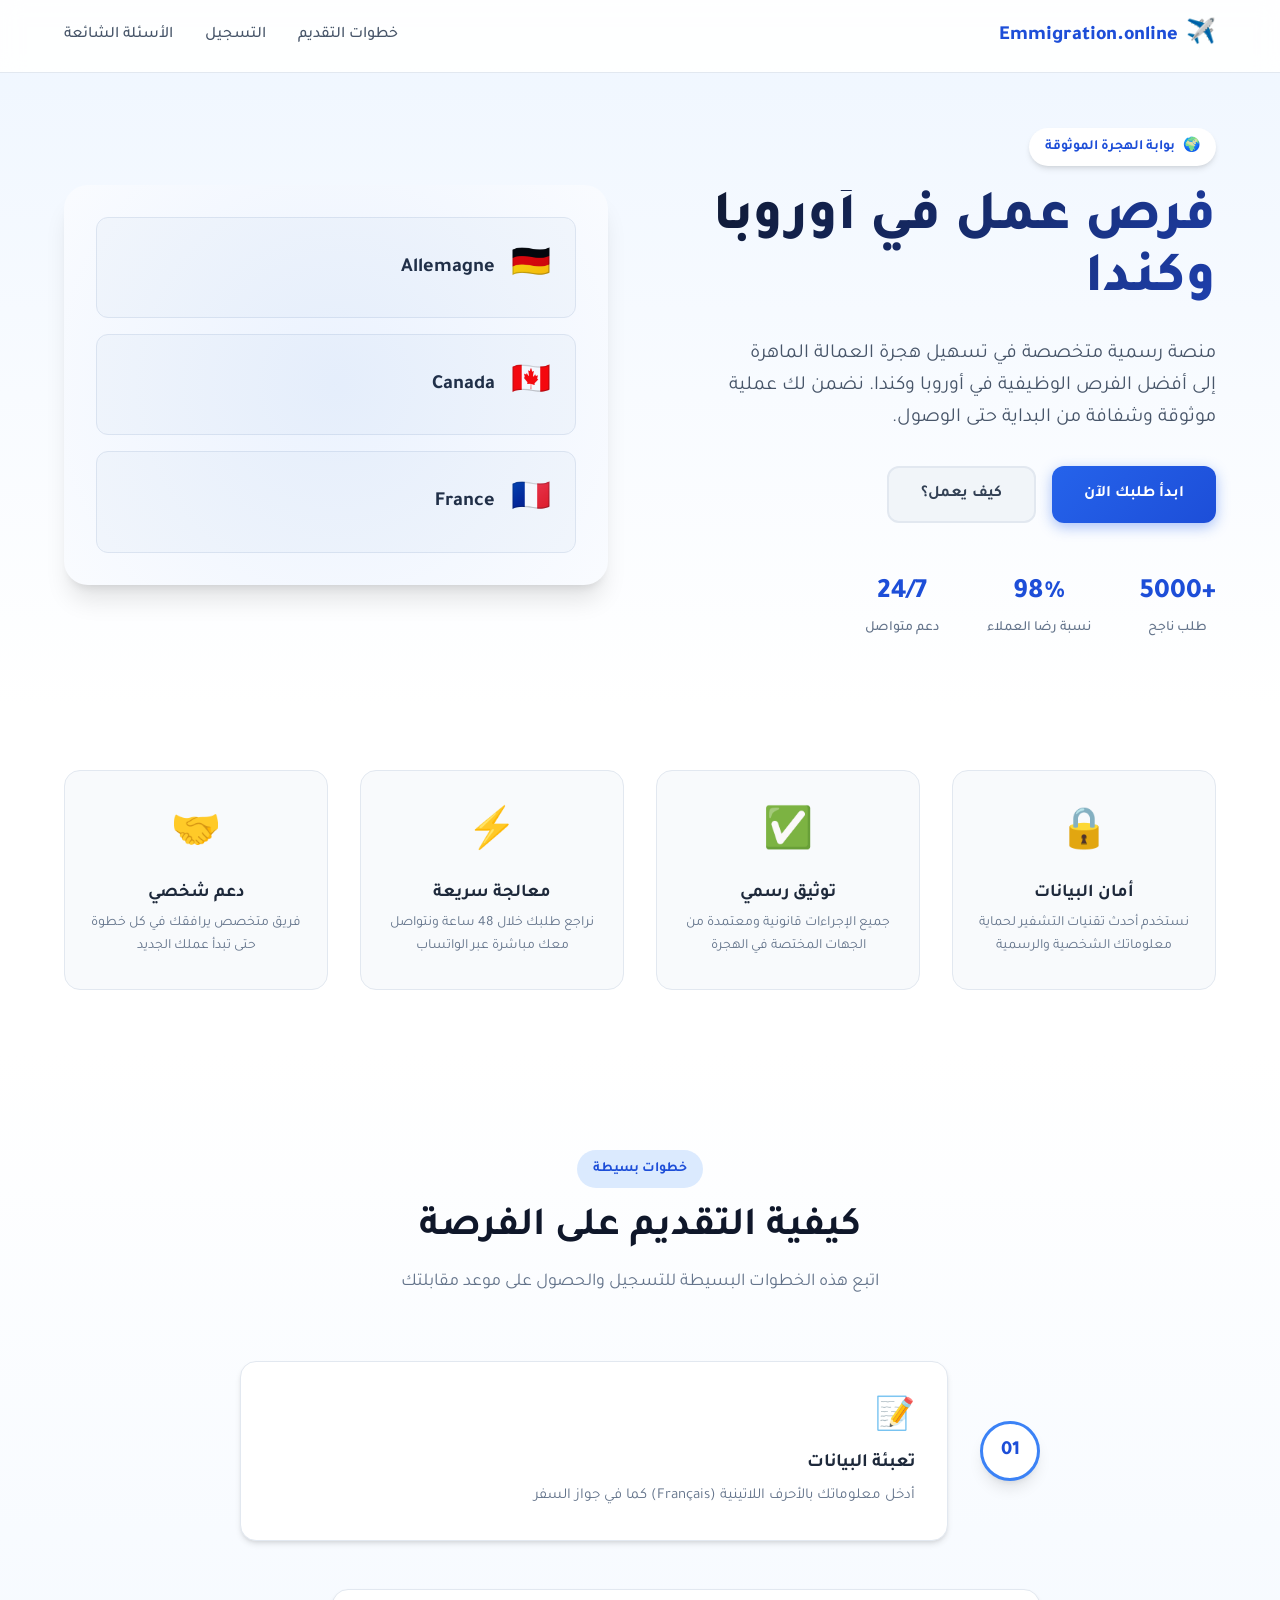
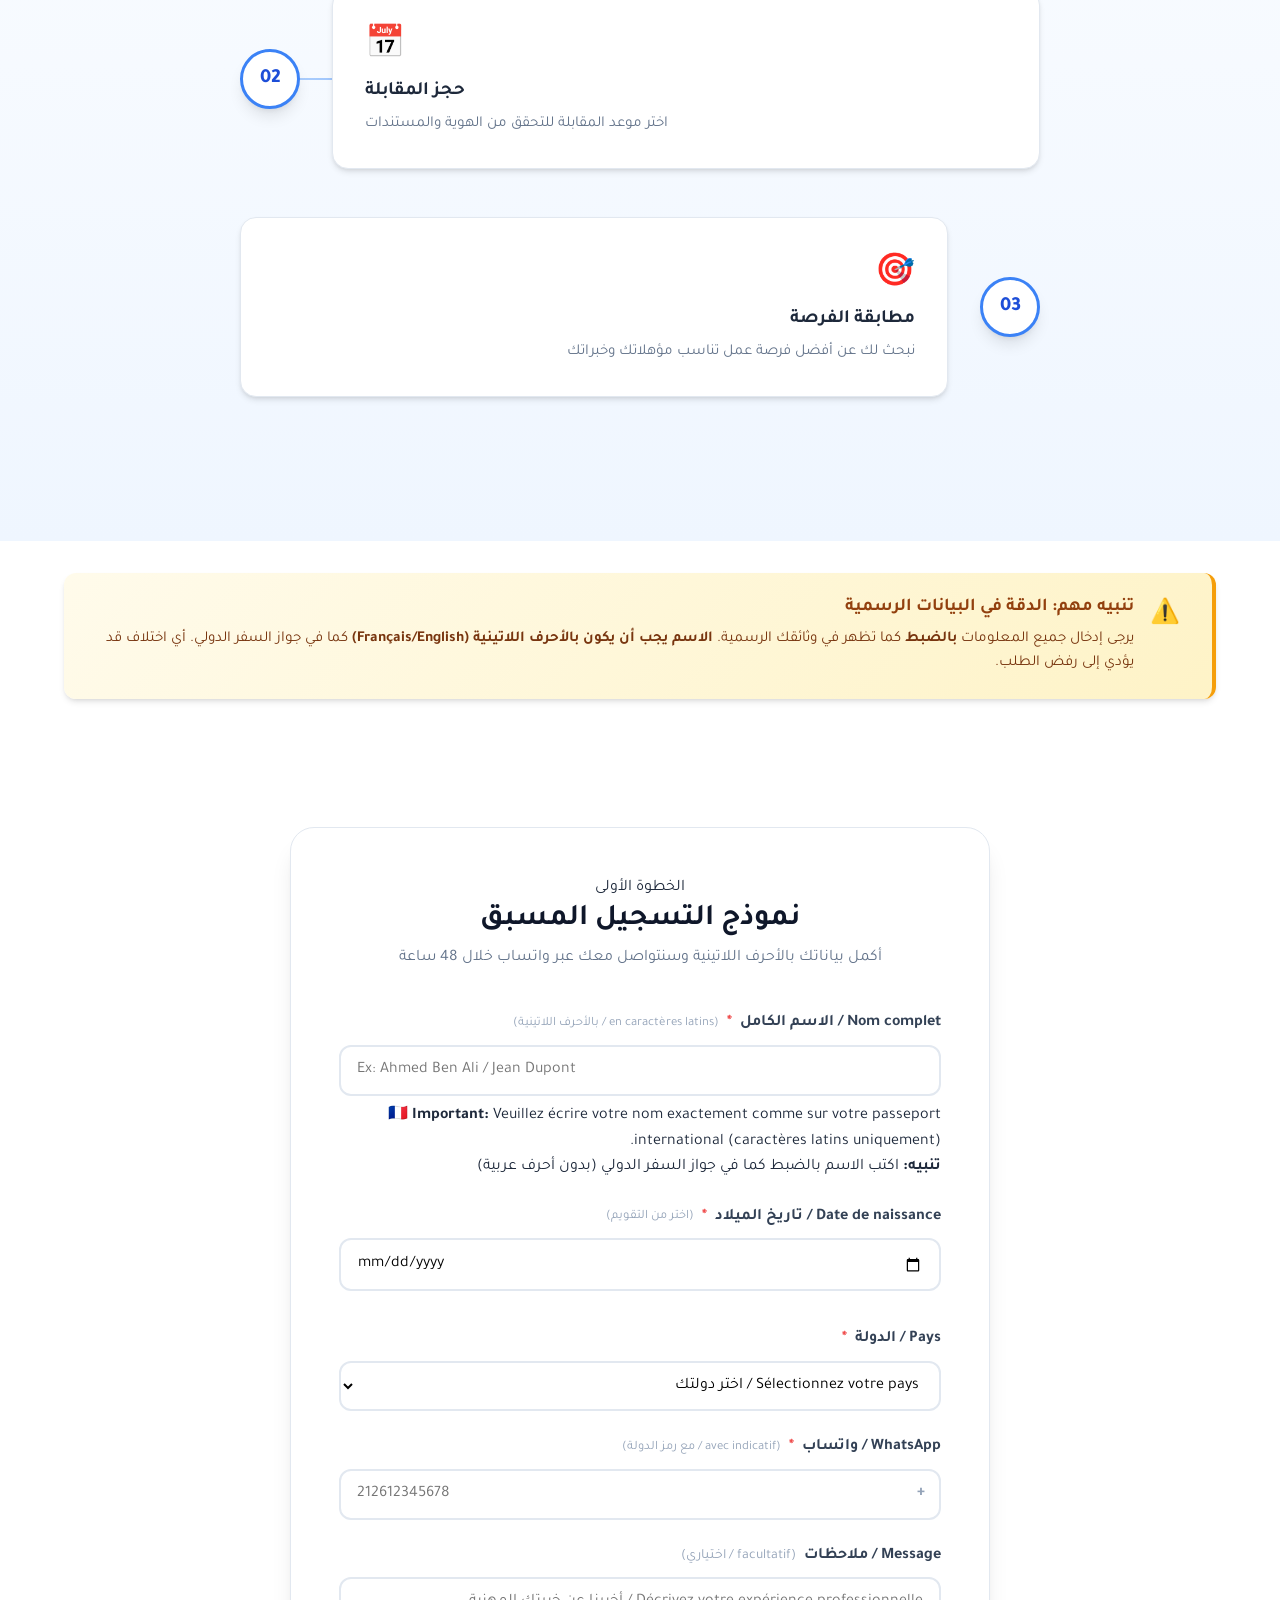
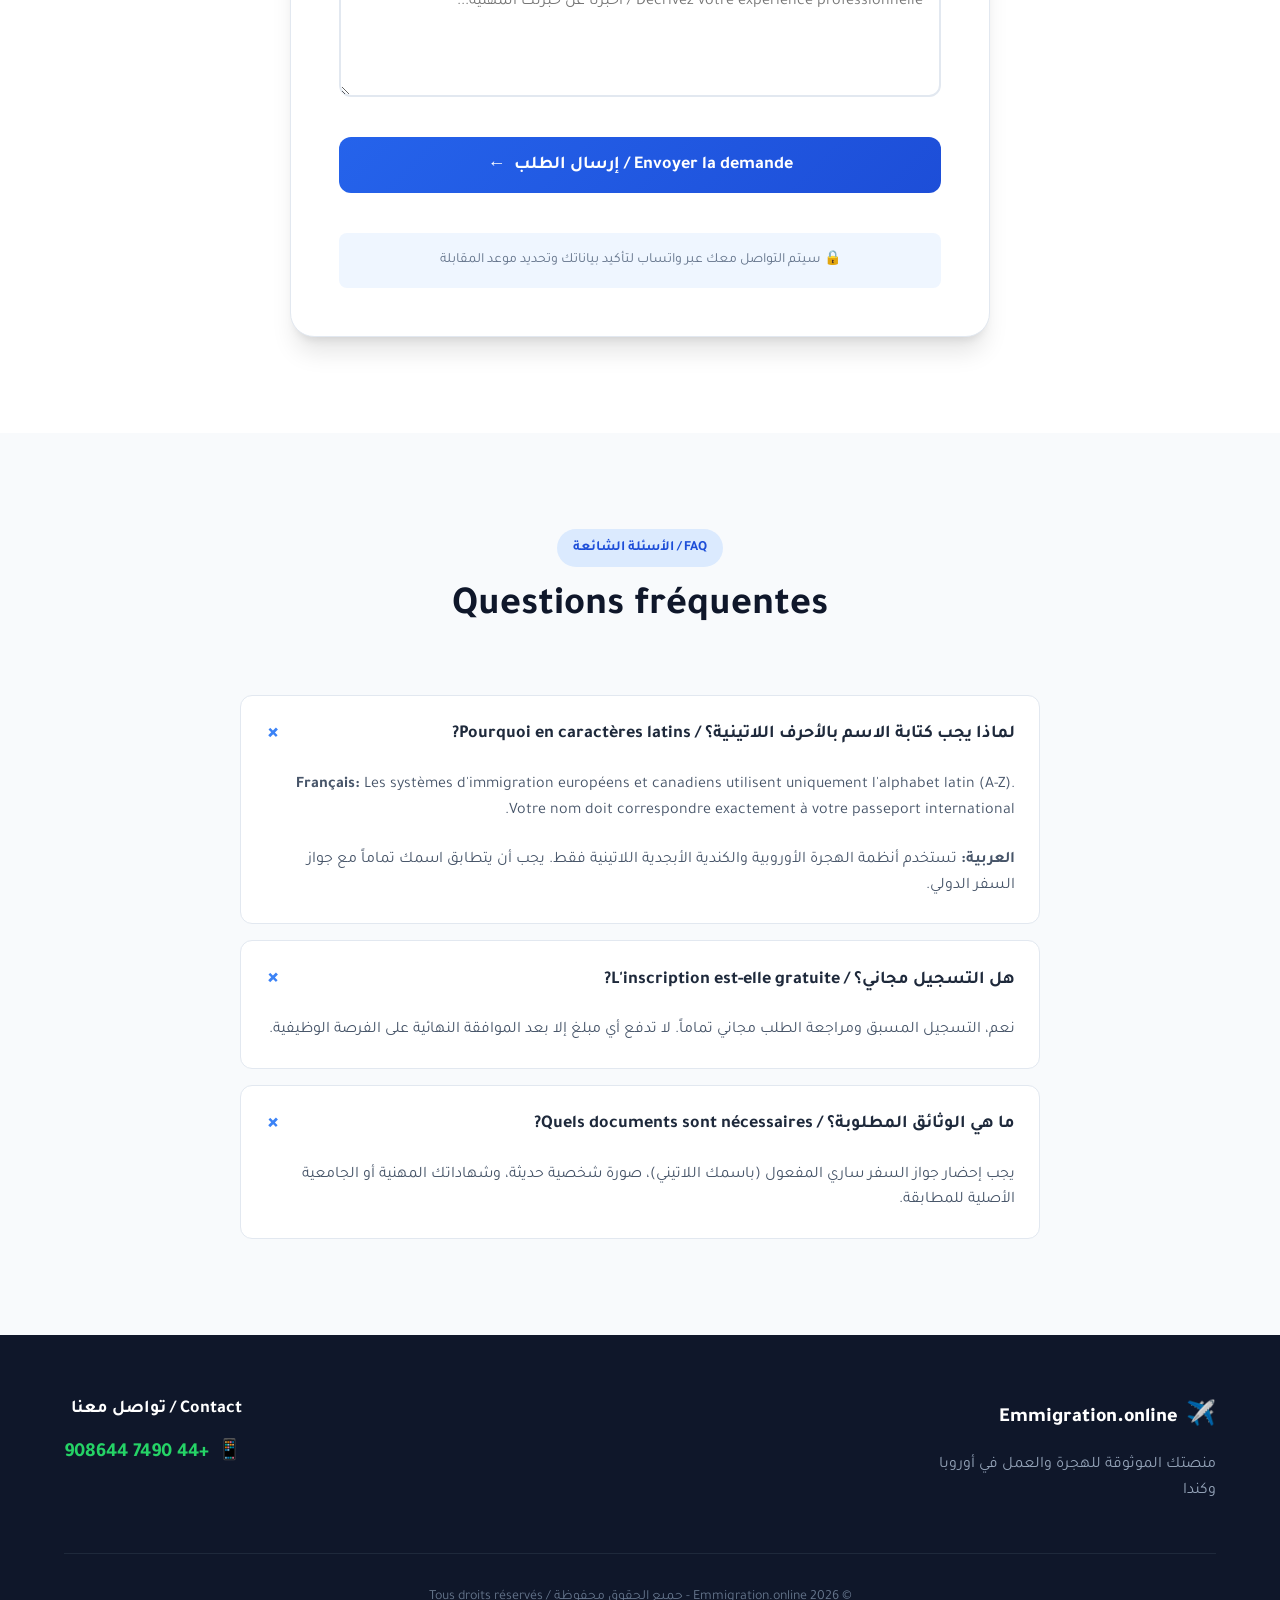
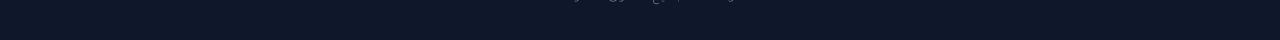
==== commit db97b229: "Update index.html" ====
--- a/index.html
+++ b/index.html
@@ -6,10 +6,10 @@
     <title>Emmigration.online | فرص عمل في أوروبا وكندا</title>
     <meta name="description" content="سجل للحصول على فرص عمل في أوروبا وكندا - منصة موثوقة للهجرة والتوظيف">
     
-    <!-- Google Fonts: Tajawal for elegant Arabic typography -->
+    <!-- Google Fonts: Tajawal for Arabic, Inter for Latin/French -->
     <link rel="preconnect" href="https://fonts.googleapis.com">
     <link rel="preconnect" href="https://fonts.gstatic.com" crossorigin>
-    <link href="https://fonts.googleapis.com/css2?family=Tajawal:wght@300;400;500;700;800&display=swap" rel="stylesheet">
+    <link href="https://fonts.googleapis.com/css2?family=Inter:wght@400;500;600&family=Tajawal:wght@300;400;500;700;800&display=swap" rel="stylesheet">
     
     <link rel="stylesheet" href="style.css">
 </head>
@@ -48,7 +48,7 @@
                     فرص عمل في أوروبا وكندا
                 </h1>
                 <p class="hero-subtitle reveal">
-                    منصة رسمية متخصصة في تسهيل هجرة العمالة الماهرة إلى أفضل الفرص الوظيفية في أوروبا وكندا. نضمن لك عملية موثوقة وشفافة من البداية直到 الوصول.
+                    منصة رسمية متخصصة في تسهيل هجرة العمالة الماهرة إلى أفضل الفرص الوظيفية في أوروبا وكندا. نضمن لك عملية موثوقة وشفافة من البداية حتى الوصول.
                 </p>
                 <div class="hero-cta reveal">
                     <a href="#form" class="btn btn-primary">ابدأ طلبك الآن</a>
@@ -75,15 +75,15 @@
                     <div class="stats-float">
                         <div class="stat-item">
                             <span class="stat-flag">🇩🇪</span>
-                            <span class="stat-text">ألمانيا</span>
+                            <span class="stat-text">Allemagne</span>
                         </div>
                         <div class="stat-item">
                             <span class="stat-flag">🇨🇦</span>
-                            <span class="stat-text">كندا</span>
+                            <span class="stat-text">Canada</span>
                         </div>
                         <div class="stat-item">
-                            <span class="stat-flag">🇳🇱</span>
-                            <span class="stat-text">هولندا</span>
+                            <span class="stat-flag">🇫🇷</span>
+                            <span class="stat-text">France</span>
                         </div>
                     </div>
                 </div>
@@ -137,7 +137,7 @@
                     <div class="step-content">
                         <div class="step-icon">📝</div>
                         <h3>تعبئة البيانات</h3>
-                        <p>أدخل معلوماتك الرسمية بدقة كما تظهر في جواز السفر</p>
+                        <p>أدخل معلوماتك بالأحرف اللاتينية (Français) كما في جواز السفر</p>
                     </div>
                 </div>
                 
@@ -169,7 +169,7 @@
                 <div class="notice-icon">⚠️</div>
                 <div class="notice-content">
                     <h3>تنبيه مهم: الدقة في البيانات الرسمية</h3>
-                    <p>يرجى إدخال جميع المعلومات <strong>بالضبط</strong> كما تظهر في وثائقك الرسمية (جواز السفر، بطاقة الهوية). أي اختلاف بسيط قد يؤدي إلى رفض الطلب أو تأخير المعالجة. سيتم التحقق من جميع البيانات خلال المقابلة.</p>
+                    <p>يرجى إدخال جميع المعلومات <strong>بالضبط</strong> كما تظهر في وثائقك الرسمية. <strong>الاسم يجب أن يكون بالأحرف اللاتينية (Français/English)</strong> كما في جواز السفر الدولي. أي اختلاف قد يؤدي إلى رفض الطلب.</p>
                 </div>
             </div>
         </div>
@@ -182,40 +182,43 @@
                 <div class="form-header">
                     <span class="form-badge">الخطوة الأولى</span>
                     <h2 class="form-title">نموذج التسجيل المسبق</h2>
-                    <p class="form-subtitle">أكمل بياناتك وسنتواصل معك عبر واتساب خلال 48 ساعة</p>
+                    <p class="form-subtitle">أكمل بياناتك بالأحرف اللاتينية وسنتواصل معك عبر واتساب خلال 48 ساعة</p>
                 </div>
 
                 <form id="registrationForm" class="registration-form" novalidate>
-                    <!-- Full Name - French Format -->
-<div class="form-group">
-    <label for="fullName" class="form-label">
-        الاسم الكامل <span class="required">*</span>
-        <span class="label-hint">(بالأحرف اللاتينية كما في جواز السفر)</span>
-    </label>
-    <input 
-        type="text" 
-        id="fullName" 
-        name="fullName" 
-        class="form-input" 
-        placeholder="Ex: Ahmed Mohamed Ali Al-Sayed"
-        required
-        minlength="3"
-        pattern="[A-Za-z\s\-\.'()]+"
-        dir="ltr"
-        style="text-align: left;"
-    >
-    <span class="error-message" id="fullNameError">
-        الرجاء إدخال الاسم بالأحرف اللاتينية (Français) كما في جواز السفر الدولي
-    </span>
-    <p class="field-note" style="font-size: 0.8rem; color: var(--secondary-500); margin-top: 0.5rem;">
-        💡 <strong>تنبيه:</strong> يجب إدخال الاسم باللغة الفرنسية أو الإنجليزية (الأحرف اللاتينية) بالضبط كما مكتوب في جواز السفر
-    </p>
-</div>
+                    <!-- Full Name - French/Latin Only -->
+                    <div class="form-group">
+                        <label for="fullName" class="form-label">
+                            Nom complet / الاسم الكامل <span class="required">*</span>
+                            <span class="label-hint latin-hint">(en caractères latins / بالأحرف اللاتينية)</span>
+                        </label>
+                        <input 
+                            type="text" 
+                            id="fullName" 
+                            name="fullName" 
+                            class="form-input latin-input" 
+                            placeholder="Ex: Ahmed Ben Ali / Jean Dupont"
+                            required
+                            minlength="3"
+                            dir="ltr"
+                        >
+                        <div class="input-note">
+                            <span class="note-icon">🇫🇷</span>
+                            <span class="note-text">
+                                <strong>Important:</strong> Veuillez écrire votre nom exactement comme sur votre passeport international (caractères latins uniquement). 
+                                <br>
+                                <strong>تنبيه:</strong> اكتب الاسم بالضبط كما في جواز السفر الدولي (بدون أحرف عربية)
+                            </span>
+                        </div>
+                        <span class="error-message" id="fullNameError">
+                            الرجاء إدخال الاسم بالأحرف اللاتينية (Français) كما في جواز السفر
+                        </span>
+                    </div>
 
                     <!-- Birth Date -->
                     <div class="form-group">
                         <label for="birthDate" class="form-label">
-                            تاريخ الميلاد <span class="required">*</span>
+                            Date de naissance / تاريخ الميلاد <span class="required">*</span>
                             <span class="label-hint">(اختر من التقويم)</span>
                         </label>
                         <input 
@@ -232,32 +235,21 @@
                     <!-- Country -->
                     <div class="form-group">
                         <label for="country" class="form-label">
-                            الدولة <span class="required">*</span>
+                            Pays / الدولة <span class="required">*</span>
                         </label>
                         <select id="country" name="country" class="form-select" required>
-                            <option value="" disabled selected>اختر دولتك</option>
-                            <option value="الأردن">الأردن</option>
-                            <option value="الإمارات">الإمارات العربية المتحدة</option>
-                            <option value="البحرين">البحرين</option>
-                            <option value="الجزائر">الجزائر</option>
-                            <option value="السعودية">السعودية</option>
-                            <option value="السودان">السودان</option>
-                            <option value="الصومال">الصومال</option>
-                            <option value="العراق">العراق</option>
-                            <option value="الكويت">الكويت</option>
-                            <option value="المغرب">المغرب</option>
-                            <option value="اليمن">اليمن</option>
-                            <option value="تونس">تونس</option>
-                            <option value="جيبوتي">جيبوتي</option>
-                            <option value="سوريا">سوريا</option>
-                            <option value="عُمان">عُمان</option>
-                            <option value="فلسطين">فلسطين</option>
-                            <option value="قطر">قطر</option>
-                            <option value="لبنان">لبنان</option>
-                            <option value="ليبيا">ليبيا</option>
-                            <option value="مصر">مصر</option>
-                            <option value="موريتانيا">موريتانيا</option>
-                            <option value="أخرى">دولة أخرى</option>
+                            <option value="" disabled selected>Sélectionnez votre pays / اختر دولتك</option>
+                            <option value="Maroc">Maroc / المغرب</option>
+                            <option value="Algérie">Algérie / الجزائر</option>
+                            <option value="Tunisie">Tunisie / تونس</option>
+                            <option value="Égypte">Égypte / مصر</option>
+                            <option value="Jordanie">Jordanie / الأردن</option>
+                            <option value="Liban">Liban / لبنان</option>
+                            <option value="Syrie">Syrie / سوريا</option>
+                            <option value="Irak">Irak / العراق</option>
+                            <option value="Soudan">Soudan / السودان</option>
+                            <option value="Mauritanie">Mauritanie / موريتانيا</option>
+                            <option value="Autre">Autre / دولة أخرى</option>
                         </select>
                         <span class="error-message" id="countryError">الرجاء اختيار الدولة</span>
                     </div>
@@ -265,8 +257,8 @@
                     <!-- WhatsApp -->
                     <div class="form-group">
                         <label for="whatsapp" class="form-label">
-                            رقم الواتساب <span class="required">*</span>
-                            <span class="label-hint">(مع رمز الدولة)</span>
+                            WhatsApp / واتساب <span class="required">*</span>
+                            <span class="label-hint">(avec indicatif / مع رمز الدولة)</span>
                         </label>
                         <div class="input-wrapper">
                             <span class="input-prefix">+</span>
@@ -275,31 +267,33 @@
                                 id="whatsapp" 
                                 name="whatsapp" 
                                 class="form-input with-prefix" 
-                                placeholder="962791234567"
+                                placeholder="212612345678"
                                 required
-                                pattern="[0-9]{10,15}"
+                                dir="ltr"
                             >
                         </div>
-                        <span class="error-message" id="whatsappError">الرجاء إدخال رقم واتساب صحيح مع رمز الدولة (مثال: 966512345678)</span>
+                        <span class="error-message" id="whatsappError">
+                            Ex: 2126XXXXXXXX pour Maroc / 2162XXXXXXXX pour Tunisie
+                        </span>
                     </div>
 
                     <!-- Message -->
                     <div class="form-group">
                         <label for="message" class="form-label">
-                            ملاحظات إضافية <span class="optional">(اختياري)</span>
+                            Message / ملاحظات <span class="optional">(facultatif / اختياري)</span>
                         </label>
                         <textarea 
                             id="message" 
                             name="message" 
                             class="form-textarea" 
                             rows="4" 
-                            placeholder="أخبرنا باختصار عن مجال عملك أو أي معلومات إضافية ترغب في مشاركتها..."
+                            placeholder="Décrivez votre expérience professionnelle / أخبرنا عن خبرتك المهنية..."
                         ></textarea>
                     </div>
 
                     <!-- Submit Button -->
                     <button type="submit" class="btn btn-submit" id="submitBtn">
-                        <span class="btn-text">إرسال الطلب والمتابعة</span>
+                        <span class="btn-text">Envoyer la demande / إرسال الطلب</span>
                         <span class="btn-loader"></span>
                         <span class="btn-icon">←</span>
                     </button>
@@ -316,48 +310,39 @@
     <section id="faq" class="faq-section">
         <div class="container">
             <div class="section-header reveal">
-                <span class="section-badge">مساعدة</span>
-                <h2 class="section-title">الأسئلة الشائعة</h2>
+                <span class="section-badge">FAQ / الأسئلة الشائعة</span>
+                <h2 class="section-title">Questions fréquentes</h2>
             </div>
             
             <div class="faq-grid">
                 <div class="faq-item reveal">
                     <button class="faq-question">
-                        <span>هل التسجيل مجاني؟</span>
+                        <span>لماذا يجب كتابة الاسم بالأحرف اللاتينية؟ / Pourquoi en caractères latins?</span>
                         <span class="faq-icon">+</span>
                     </button>
                     <div class="faq-answer">
-                        <p>نعم، التسجيل المسبق ومراجعة الطلب مجاني تماماً. لا تدفع أي مبلغ إلا بعد الموافقة النهائية على الفرصة الوظيفية وتوقيع العقد.</p>
+                        <p><strong>Français:</strong> Les systèmes d'immigration européens et canadiens utilisent uniquement l'alphabet latin (A-Z). Votre nom doit correspondre exactement à votre passeport international.</p>
+                        <p><strong>العربية:</strong> تستخدم أنظمة الهجرة الأوروبية والكندية الأبجدية اللاتينية فقط. يجب أن يتطابق اسمك تماماً مع جواز السفر الدولي.</p>
                     </div>
                 </div>
                 
                 <div class="faq-item reveal">
                     <button class="faq-question">
-                        <span>ما هي الوثائق المطلوبة للمقابلة؟</span>
+                        <span>هل التسجيل مجاني؟ / L'inscription est-elle gratuite?</span>
                         <span class="faq-icon">+</span>
                     </button>
                     <div class="faq-answer">
-                        <p>يجب إحضار جواز السفر ساري المفعول، صورة شخصية حديثة، وشهاداتك المهنية أو الجامعية الأصلية للمطابقة.</p>
+                        <p>نعم، التسجيل المسبق ومراجعة الطلب مجاني تماماً. لا تدفع أي مبلغ إلا بعد الموافقة النهائية على الفرصة الوظيفية.</p>
                     </div>
                 </div>
                 
                 <div class="faq-item reveal">
                     <button class="faq-question">
-                        <span>كم تستغرق عملية الهجرة؟</span>
+                        <span>ما هي الوثائق المطلوبة؟ / Quels documents sont nécessaires?</span>
                         <span class="faq-icon">+</span>
                     </button>
                     <div class="faq-answer">
-                        <p>تتراوح المدة بين 3 إلى 6 أشهر حسب الدولة والبرنامج المختار. نوفر لك متابعة مستمرة لكل مراحل الطلب.</p>
-                    </div>
-                </div>
-                
-                <div class="faq-item reveal">
-                    <button class="faq-question">
-                        <span>هل يجب إتقان اللغة الإنجليزية أو الفرنسية؟</span>
-                        <span class="faq-icon">+</span>
-                    </button>
-                    <div class="faq-answer">
-                        <p>تختلف المتطلبات حسب نوع العمل. بعض الفرص تتطلب مستوى基础 في اللغة، ونحن نساعدك في تحديد الفرصة المناسبة لمستواك اللغوي.</p>
+                        <p>يجب إحضار جواز السفر ساري المفعول (باسمك اللاتيني)، صورة شخصية حديثة، وشهاداتك المهنية أو الجامعية الأصلية للمطابقة.</p>
                     </div>
                 </div>
             </div>
@@ -376,7 +361,7 @@
                     <p>منصتك الموثوقة للهجرة والعمل في أوروبا وكندا</p>
                 </div>
                 <div class="footer-contact">
-                    <h4>تواصل معنا</h4>
+                    <h4>Contact / تواصل معنا</h4>
                     <a href="https://wa.me/447490908644" class="whatsapp-link" target="_blank">
                         <span>📱</span>
                         <span>+44 7490 908644</span>
@@ -384,7 +369,7 @@
                 </div>
             </div>
             <div class="footer-bottom">
-                <p>© 2026 Emmigration.online - جميع الحقوق محفوظة</p>
+                <p>© 2026 Emmigration.online - جميع الحقوق محفوظة / Tous droits réservés</p>
             </div>
         </div>
     </footer>
